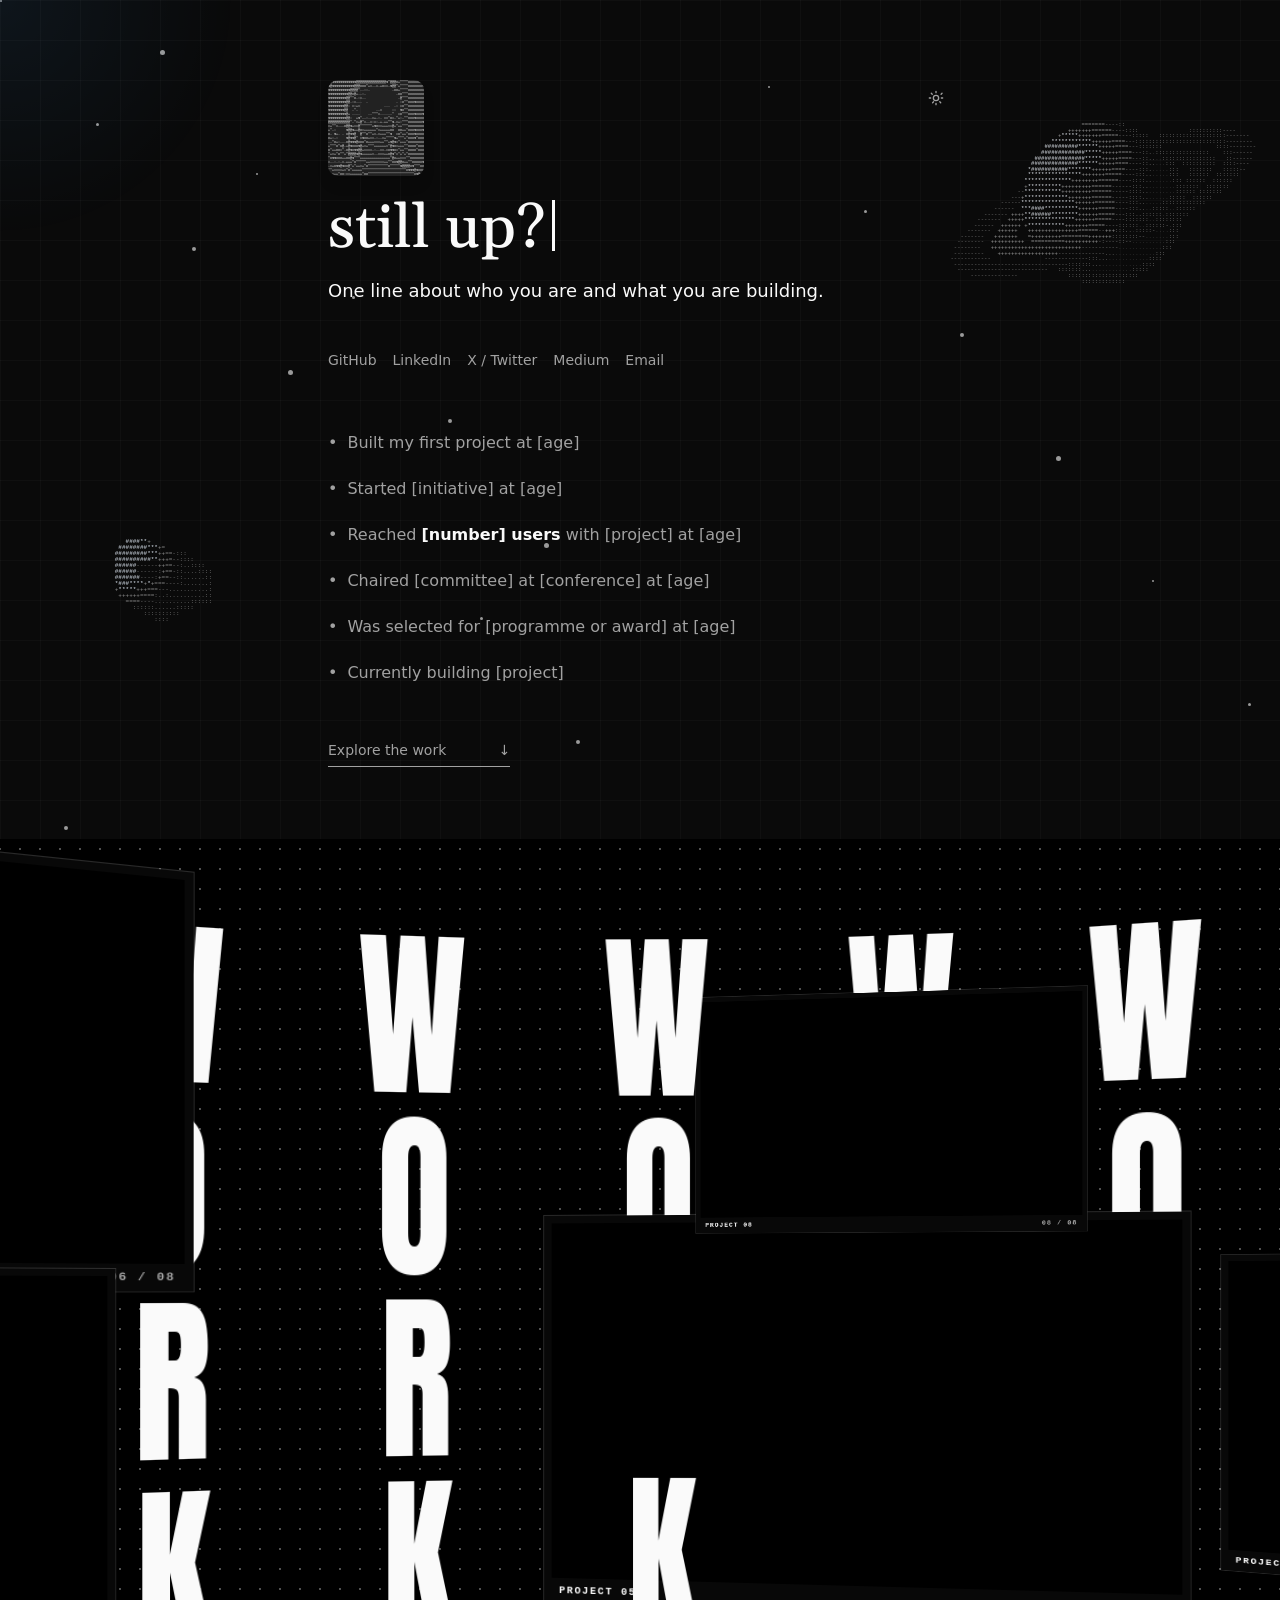
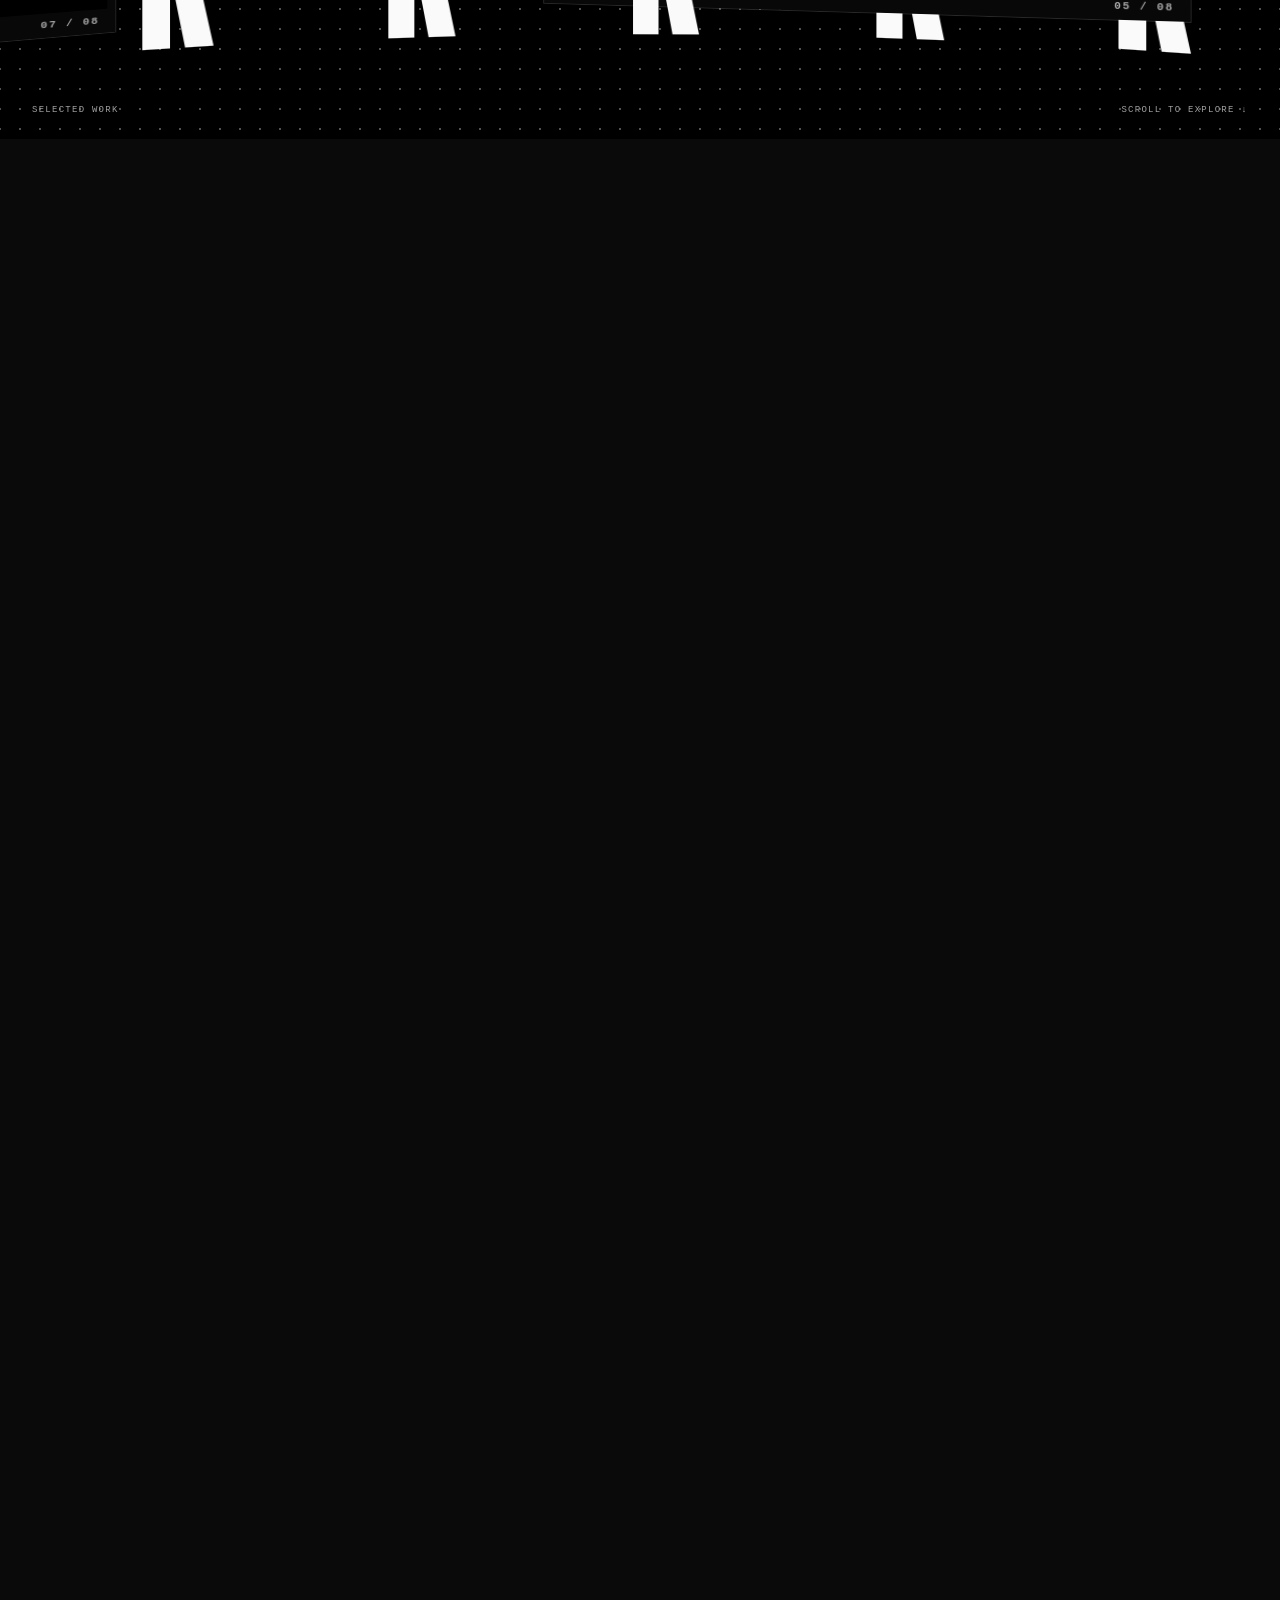
==== foundation/index.html @ 579022a0 "Refine ASCII portrait and hide mobile planet" ====
<!doctype html>
<html lang="en" data-theme="dark">
<head><script>if(location.pathname.endsWith("/foundation/index.html")){var base=document.createElement("base");base.href="../";document.head.appendChild(base)}</script><meta charset="utf-8"><meta name="viewport" content="width=device-width,initial-scale=1"><meta name="theme-color" content="#0a0a0a"><title>Vivaan Surti</title><meta name="description" content="Vivaan Surti's personal website."><meta name="author" content="Vivaan Surti"><meta property="og:title" content="Vivaan Surti"><meta property="og:description" content="Vivaan Surti's personal website."><meta property="og:type" content="website"><script type="application/ld+json">{"@context":"https://schema.org","@type":"Person","name":"Vivaan Surti"}</script>
<script>(function(){var r=document.documentElement;try{var t=localStorage.getItem('portfolio-theme');if(t)r.dataset.theme=t}catch(e){}if(!matchMedia('(prefers-reduced-motion: reduce)').matches){r.classList.add('motion-intro');setTimeout(function(){r.classList.remove('motion-intro')},3000)}})()</script><script>try{if(sessionStorage.getItem('lights-out'))document.documentElement.classList.add('lights-out-pending')}catch(e){}</script><link rel="stylesheet" href="./foundation/style.css?v=bg-4"><link rel="stylesheet" href="./foundation/work.css?v=gap-2"><link rel="stylesheet" href="./foundation/motion.css?v=stars-1"><link rel="stylesheet" href="./foundation/sections.css?v=outline-1"></head>
<body><div class="background glow" aria-hidden="true"></div>
<div class="background particles" aria-hidden="true"></div>
<div class="background grid" aria-hidden="true"><svg><defs><pattern id="grid" width="40" height="40" patternUnits="userSpaceOnUse"><path d="M 40 0 L 0 0 0 40" fill="none" opacity="0.6" stroke="var(--secondary-foreground)" stroke-width="0.5"/></pattern></defs><rect width="100%" height="100%" fill="url(#grid)"/></svg></div>
<div class="background light-overlay" aria-hidden="true"></div>

<main>
<section id="home" class="intro">
 <div class="intro-top">
  <figure class="avatar" aria-hidden="true"><pre class="ascii-dark">%@%%%%%%%%%%%%@@@@@@@@@@@@@@@%*@@@#+****######%@
%@%%%%%%%%%%%@@@###*+=--=-+#==-%@@*+****#######%
%%%%%%%%%%%@@@@*..::.           -##+****########
%%%%%%%%%%@@#@+.-:-               -##***########
%%%%%%%%%@@**#.:=..                -@***########
%%%%%%%%%@@.:=...  .              . :#**###%####
%%%%%%%%@@: =:+=            ...  .: =#**########
%%%%%%%%@@  -*-         .-=     ::  %#**########
%%%%%%%%%@+ ..-.    .-***=.....-*  =#***###%###%
%%%%%%%%%@@:  +%*--:..=+-:. ==*#=-*+:-**###%####
@@@@@@@@@@@*-*=+@*=--=:=:-+-++**%-=+:***#######%
=+**=---#@@%+==@******+%#==+++==@+*++***########
+*-:     %@@%++@#=++++++*=+++++##  ##++*###%###%
#- %+. . #@%%@  @**#**+=-=+++**%  =#*++*###%####
#+:-:    %@%%@* =%##+==-:--=+****%+***+*###%*###
--*#+:.-.#@%%%@###*#+++===++**+%@%=*+++*########
+***#*#@-+@%###%@+=+***++++++=*@%#=+++**####*###
#*++##=*.#@%#%%@@+====-:--==-=#%%#=*++**####*###
*+=+*#**+*@@@@%@%+++++=--===++#@%*=*+*+*########
*#%%###++##@%***+++++++++++++++*@#++===**#######
=-.:.:-=.+++*#*****++=======++**##%@@#++**#####%
-=+#%%@%##@*+*++=+*#**********#*****%@@@@#%***##
**+====+=*#*+++++**********************#%%%@%###
:-=++*##:==++++++*##***********************#%@%#</pre><pre class="ascii-light">. ............               .-   :=----::::::. 
. ...........   :::-=+**+*=:++*.  -=----:::::::.
...........    -%%##%@@@@@@@@@@@*::=----::::::::
..........  : =%*#*@@@@@@@@@@@@@@@*::---::::::::
.........  --:%#+%%@@@@@@@@@@@@@@@@* ---::::::::
.........  %#+%%%@@%@@@@@@@@@@@@@@%@#:--:::.::::
........  #@+#=+@@@@@@@@@@@@%%%@@%#@+:--::::::::
........  @@*-*@@@@@@@@@%*+@@@@@##@@.:--::::::::
......... =@%%*%@@@@%*---+%%%%%*-@@+:---:::.:::.
.........  #@@=.-**#%%+=*#%@++-:+*-=#*--:::.::::
           -*-+= -+**+#+#*=*==--.*+=#---:::::::.
+=--+***:  .=++ ------=.:++===++ =-==---::::::::
=-*#@@@@@.  .== :+======-+=====::@@::==-:::.:::.
:*@.=%@%@: .. @@ --:--=+*+===--.@@+:-==-:::.::::
:=#*#@@@@. .. -@+.::=++*#**+=----.=---=-:::.-:::
**-:=#%*%: ... :::-:===+++==--=. .+-===-::::::::
=---:-: *= .:::. =+=---======+- .:+===--::::-:::
:-==::+-%: .:..  =++++*#**++*+:..:+-==--::::-:::
-=+=-:--=-    . .=====+**+++==: .-+-=-=-::::::::
-:..:::==:: .---===============- :==+++--:::::::
+*%#%#*+%===-:-----==+++++++==--::.  :==--:::::.
*+=:.. .:: -=-==+=-:----------:-----.    :.---::
--=++++=+-:-=====----------------------:... .:::
#*+==-::#++======-::-----------------------:. .:</pre></figure>
  <button id="theme" aria-label="Switch to light mode"></button>
 </div>
 <h1><span class="sr-only">hi, viv here.</span><span class="typed-text" aria-hidden="true">hi, <span class="surname">viv</span> here.</span></h1>
 <p class="tagline">One line about who you are and what you are building.</p>
 <div class="socials" aria-label="Social links"><a href="https://github.com/" target="_blank" rel="me noopener">GitHub</a><a href="https://www.linkedin.com/in/" target="_blank" rel="me noopener">LinkedIn</a><a href="https://x.com/" target="_blank" rel="me noopener">X / Twitter</a><a href="https://medium.com/" target="_blank" rel="me noopener">Medium</a><a href="mailto:you@example.com">Email</a></div>
 <ul class="timeline" aria-label="Timeline">
  <li><span class="bullet" aria-hidden="true">•</span><span>Built my first project at [age]</span></li>
  <li><span class="bullet" aria-hidden="true">•</span><span>Started [initiative] at [age]</span></li>
  <li><span class="bullet" aria-hidden="true">•</span><span>Reached <strong>[number] users</strong> with [project] at [age]</span></li>
  <li><span class="bullet" aria-hidden="true">•</span><span>Chaired [committee] at [conference] at [age]</span></li>
  <li><span class="bullet" aria-hidden="true">•</span><span>Was selected for [programme or award] at [age]</span></li>
  <li><span class="bullet" aria-hidden="true">•</span><span>Currently building [project]</span></li>
 </ul>
 <a class="intro-link" href="#work">Explore the work <span aria-hidden="true">↓</span></a>
</section>
<section id="work" class="work-section" aria-labelledby="work-title"><div class="work-stage"><h2 id="work-title" class="work-label">Work</h2><div class="work-scene"></div>
<svg class="work-mask" aria-hidden="true" preserveAspectRatio="none"><path class="mask-line"/></svg>
<div class="work-meta"><span class="work-counter">Selected work</span><span>Scroll to explore ↓</span></div></div></section>
<section id="writing" class="section" aria-labelledby="writing-title">
 <div class="eyebrow" data-reveal>Writing &amp; research</div>
 <h2 id="writing-title" data-reveal>Writing</h2>
 <!-- Give a row an href once its page exists, e.g. <a class="post-row" href="writing/extended-essay/"> -->
 <ul class="post-list">
  <li data-reveal><a class="post-row"><span><span class="post-title">Research paper title</span><span class="post-sub">One-line summary of the question and the finding.</span></span><span class="post-meta">Extended Essay · 2027</span></a></li>
  <li data-reveal><a class="post-row"><span><span class="post-title">Investigation title</span><span class="post-sub">One-line summary of the question and the finding.</span></span><span class="post-meta">Internal Assessment · 2026</span></a></li>
  <li data-reveal><a class="post-row"><span><span class="post-title">Investigation title</span><span class="post-sub">One-line summary of the question and the finding.</span></span><span class="post-meta">Internal Assessment · 2026</span></a></li>
  <li data-reveal><a class="post-row"><span><span class="post-title">Essay title</span><span class="post-sub">One-line summary of the argument.</span></span><span class="post-meta">Essay · 2026</span></a></li>
 </ul>
</section>
</main>
<footer class="site-footer">
 <div class="eyebrow" data-reveal>Contact</div>
 <h2 data-reveal>Get in touch.</h2>
 <p data-reveal>For collaborations, questions, or opportunities, please write to</p>
 <a class="footer-email" href="mailto:you@example.com" data-reveal>you@example.com</a>
 <div class="footer-bottom"><span>© 2026 Vivaan Surti</span><a href="#home">Back to the top ↑</a></div>
</footer><script src="./foundation/ambient.js?v=stars-4"></script><script src="./foundation/projects.js?v=pj-1"></script><script src="./foundation/work.js?v=gap-2"></script><script src="./foundation/planet.js?v=outline-1"></script><script src="./foundation/greetings.js?v=greet-4"></script><script src="./foundation/motion.js?v=greet-7"></script><script src="./foundation/eggs.js?v=torch-1"></script><script src="./foundation/avatar.js"></script></body></html>
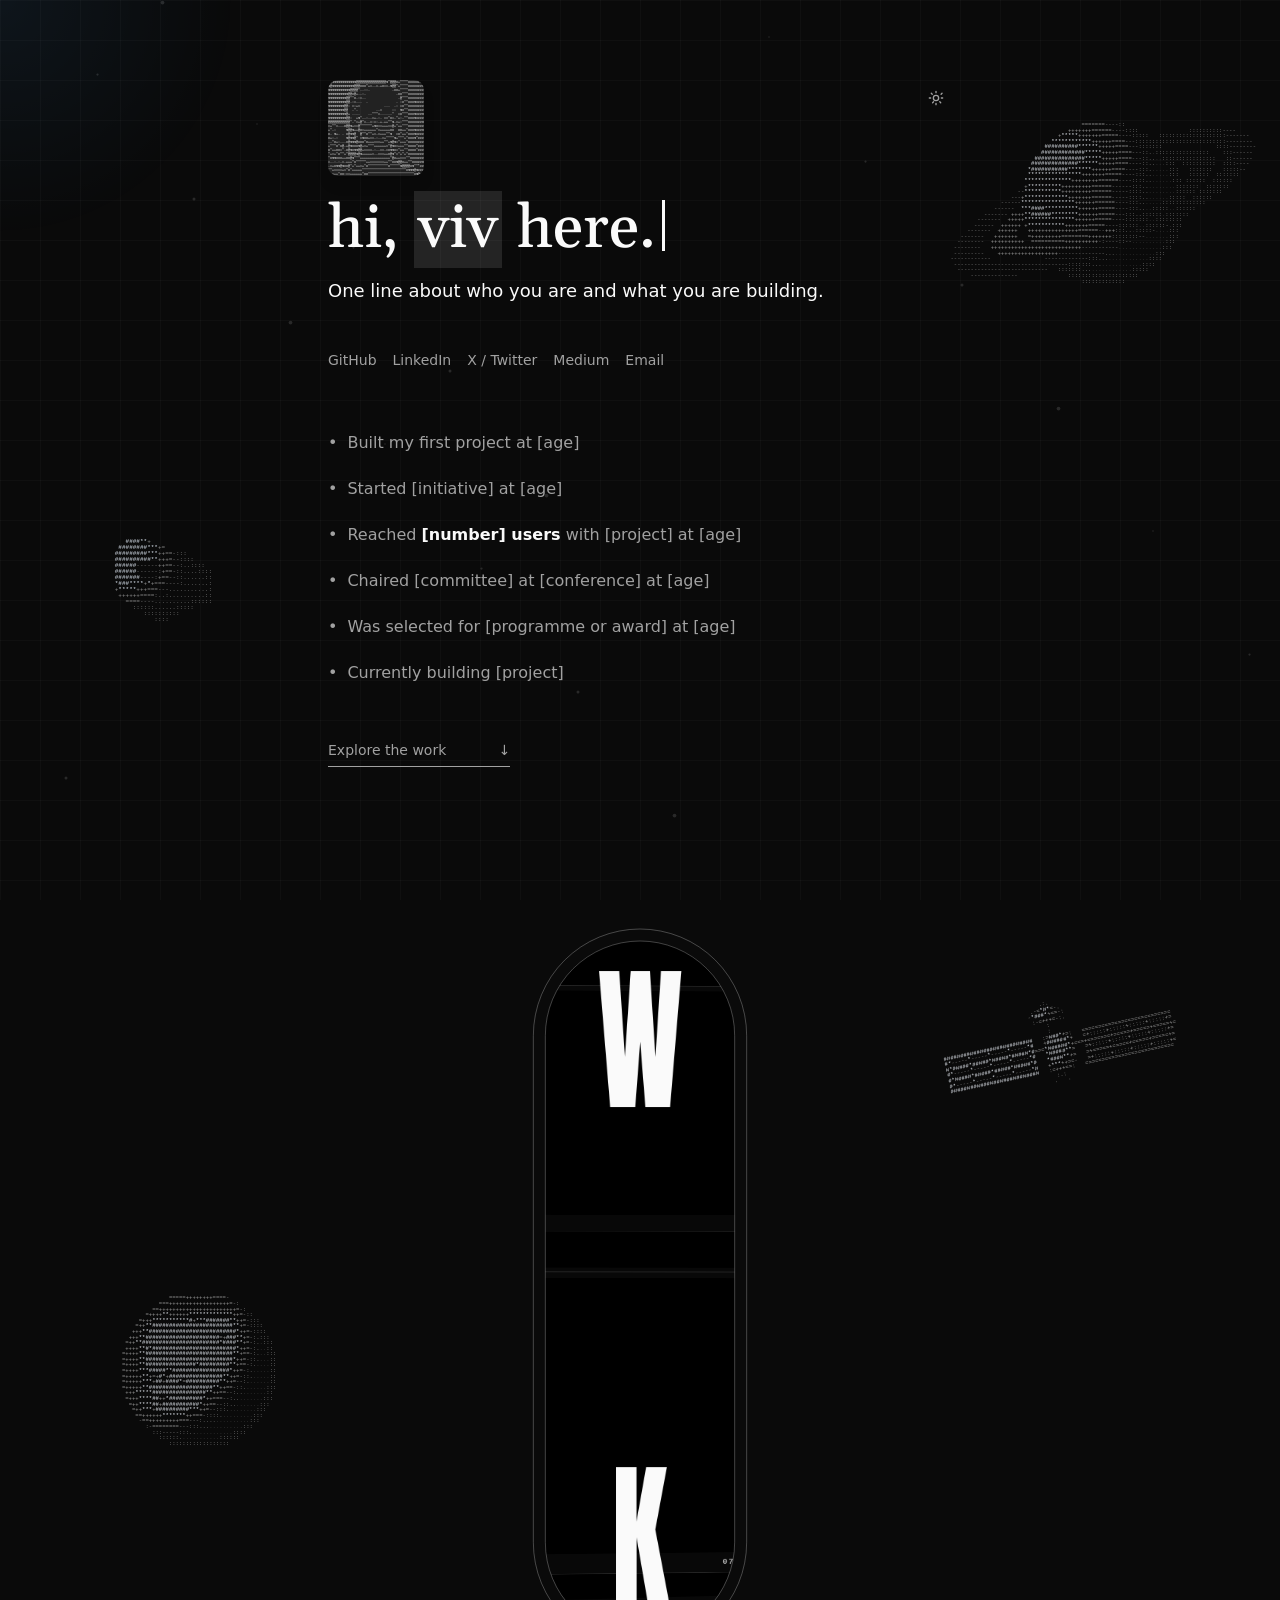
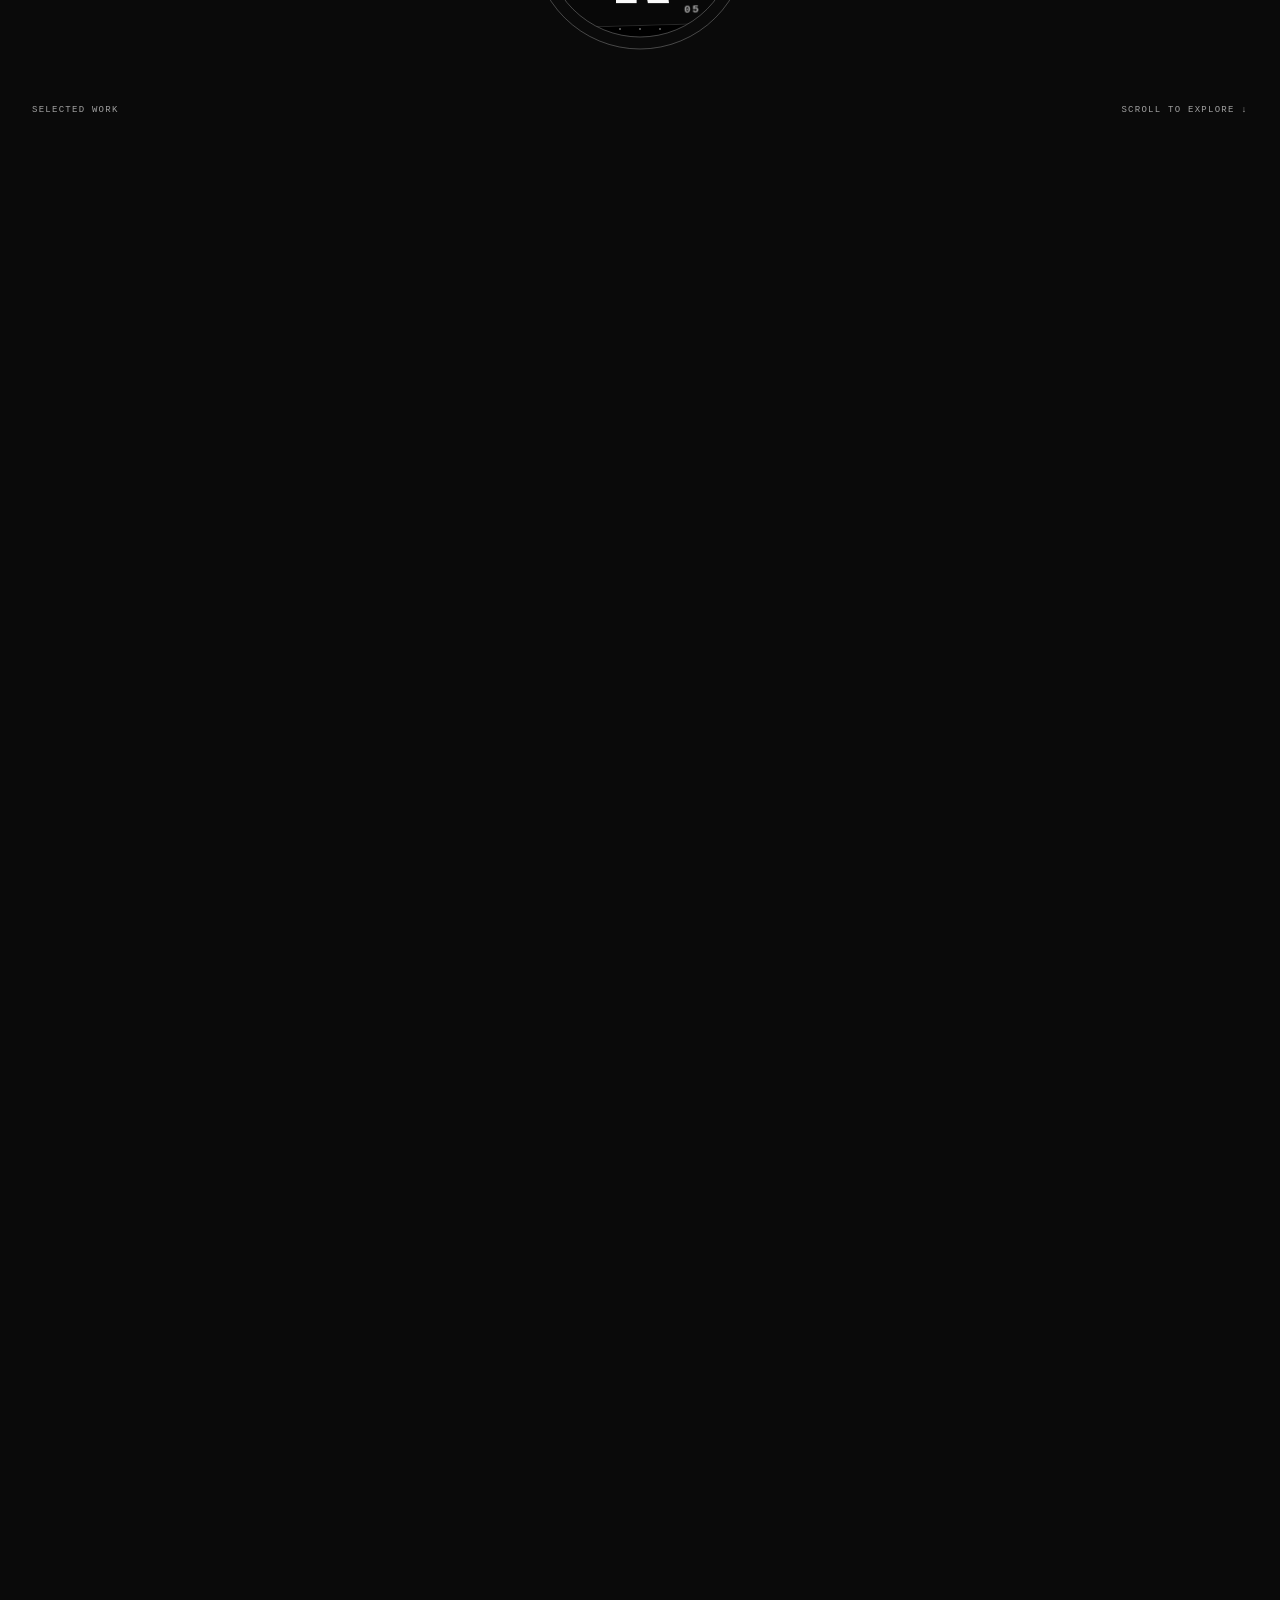
==== commit a9200c4e: "Smooth decoration entrances and improve lite mode" ====
--- a/foundation/index.html
+++ b/foundation/index.html
@@ -1,6 +1,6 @@
 <!doctype html>
 <html lang="en" data-theme="dark">
-<head><script>if(location.pathname.endsWith("/foundation/index.html")){var base=document.createElement("base");base.href="../";document.head.appendChild(base)}</script><meta charset="utf-8"><meta name="viewport" content="width=device-width,initial-scale=1"><meta name="theme-color" content="#0a0a0a"><title>Vivaan Surti</title><meta name="description" content="Vivaan Surti's personal website."><meta name="author" content="Vivaan Surti"><meta property="og:title" content="Vivaan Surti"><meta property="og:description" content="Vivaan Surti's personal website."><meta property="og:type" content="website"><script type="application/ld+json">{"@context":"https://schema.org","@type":"Person","name":"Vivaan Surti"}</script>
+<head><script>if(performance.getEntriesByType('navigation')[0]?.type==='reload'){history.scrollRestoration='manual';history.replaceState(null,'',location.pathname+location.search);addEventListener('pageshow',()=>scrollTo({top:0,left:0,behavior:'instant'}),{once:true})}</script><script>if(location.pathname.endsWith("/foundation/index.html")){var base=document.createElement("base");base.href="../";document.head.appendChild(base)}</script><meta charset="utf-8"><meta name="viewport" content="width=device-width,initial-scale=1"><meta name="theme-color" content="#0a0a0a"><title>Vivaan Surti</title><meta name="description" content="Vivaan Surti's personal website."><meta name="author" content="Vivaan Surti"><meta property="og:title" content="Vivaan Surti"><meta property="og:description" content="Vivaan Surti's personal website."><meta property="og:type" content="website"><script type="application/ld+json">{"@context":"https://schema.org","@type":"Person","name":"Vivaan Surti"}</script>
 <script>(function(){var r=document.documentElement;try{var t=localStorage.getItem('portfolio-theme');if(t)r.dataset.theme=t}catch(e){}if(!matchMedia('(prefers-reduced-motion: reduce)').matches){r.classList.add('motion-intro');setTimeout(function(){r.classList.remove('motion-intro')},3000)}})()</script><script>try{if(sessionStorage.getItem('lights-out'))document.documentElement.classList.add('lights-out-pending')}catch(e){}</script><link rel="stylesheet" href="./foundation/style.css?v=bg-4"><link rel="stylesheet" href="./foundation/work.css?v=gap-2"><link rel="stylesheet" href="./foundation/motion.css?v=stars-1"><link rel="stylesheet" href="./foundation/sections.css?v=outline-1"></head>
 <body><div class="background glow" aria-hidden="true"></div>
 <div class="background particles" aria-hidden="true"></div>
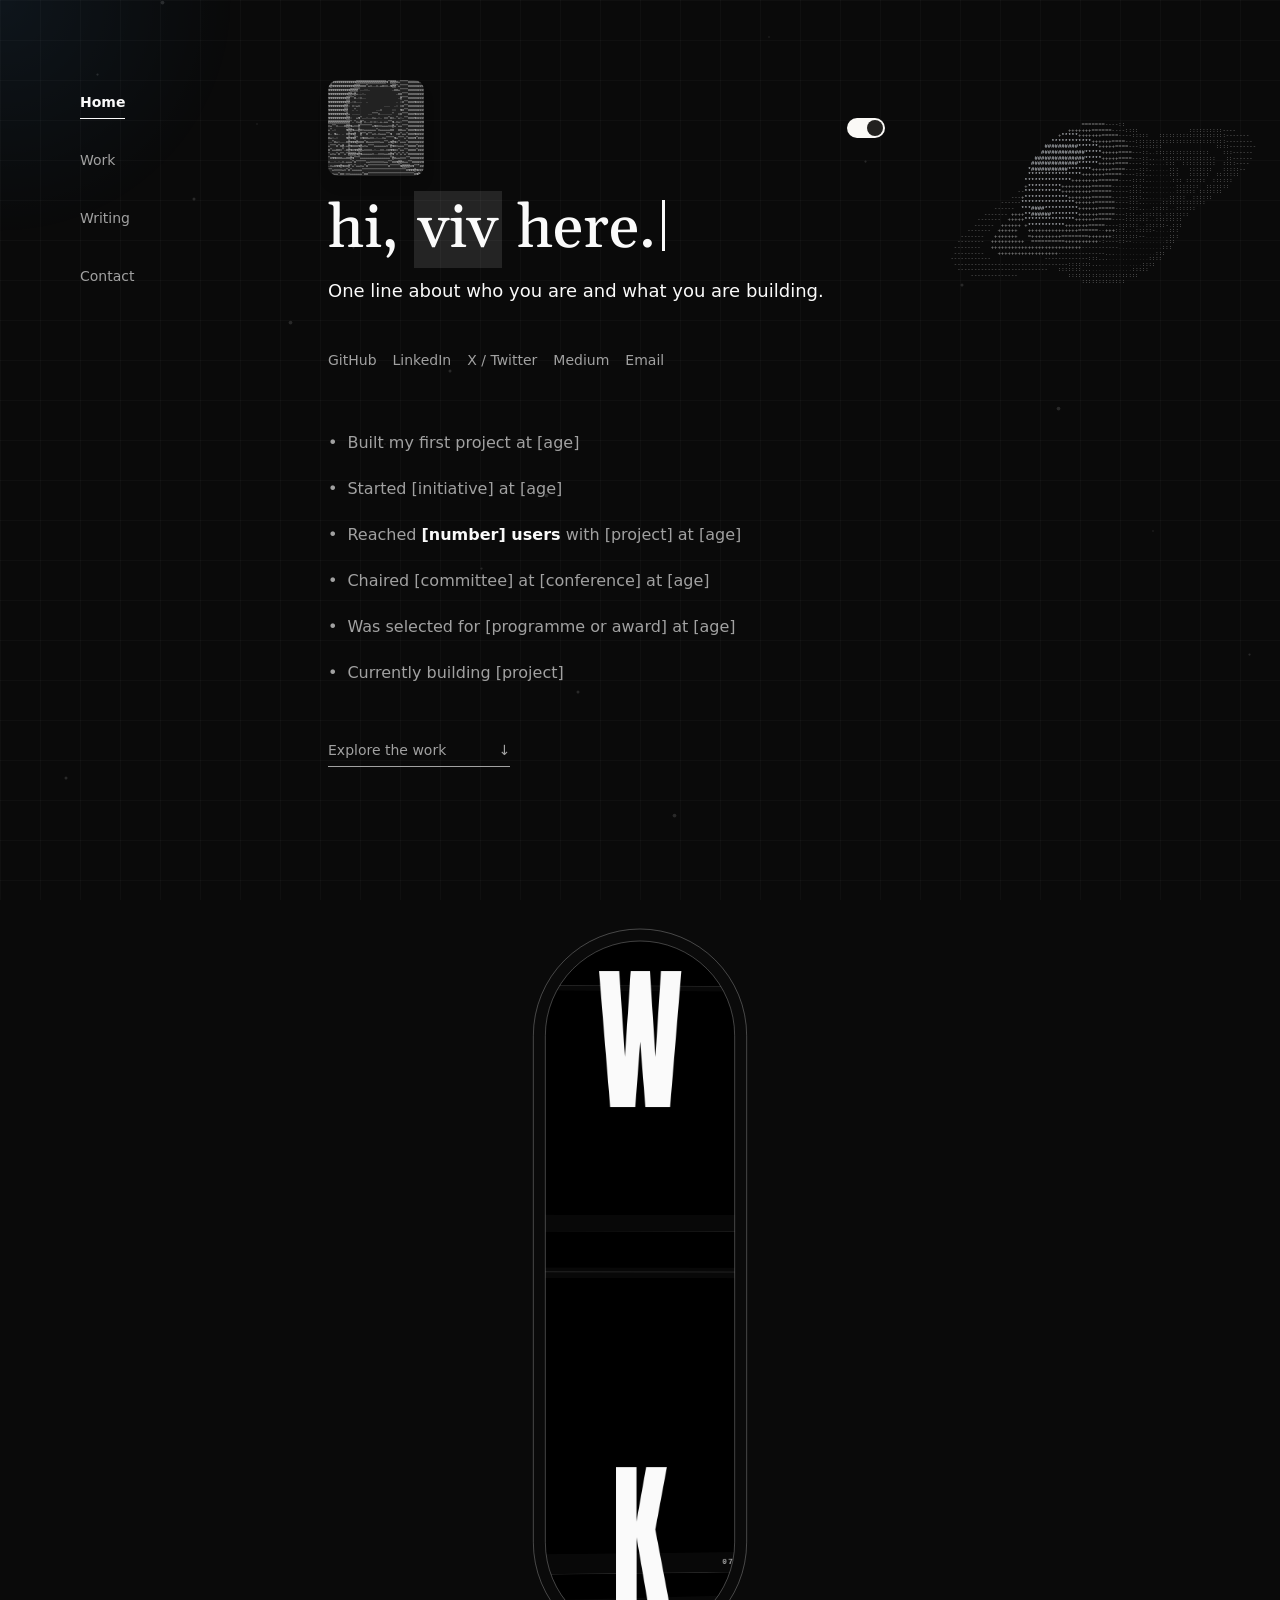
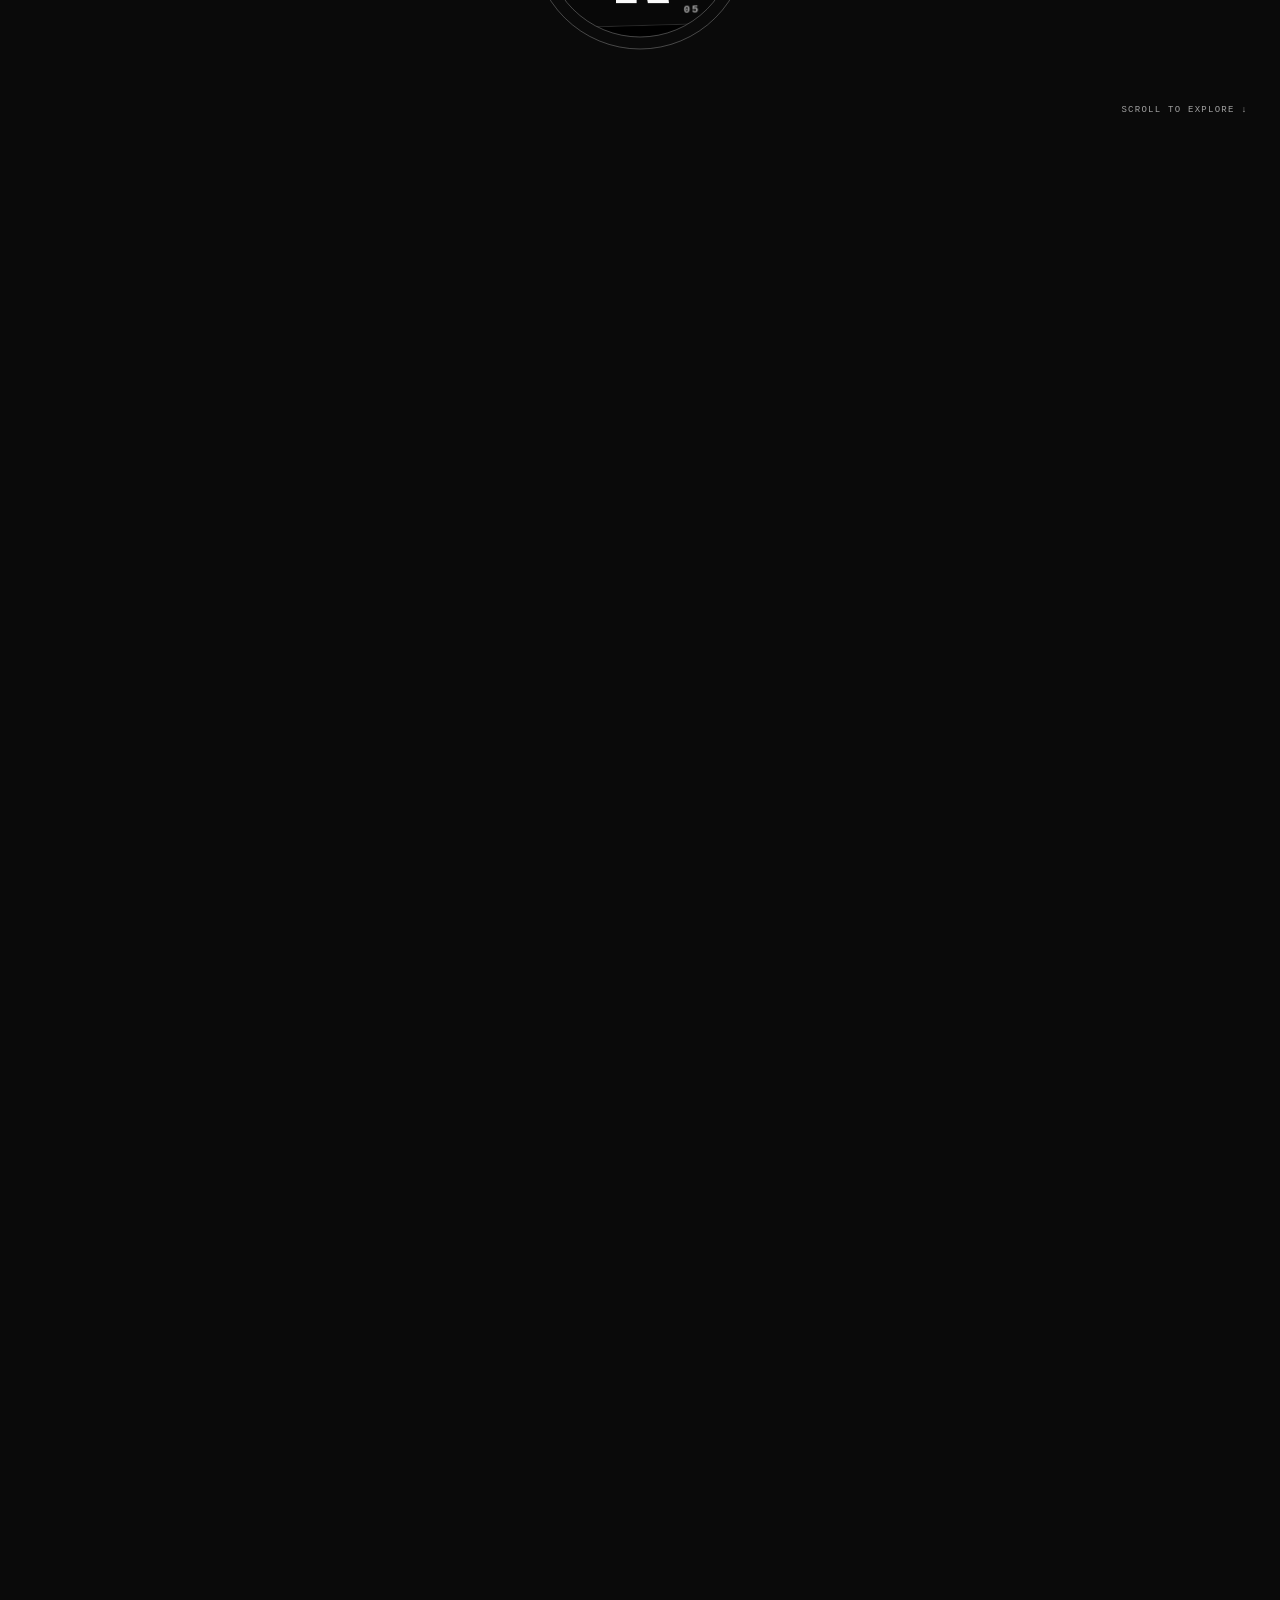
==== commit 2026610e: "Add responsive navigation with synchronized Work transitions" ====
--- a/foundation/index.html
+++ b/foundation/index.html
@@ -7,6 +7,15 @@
 <div class="background grid" aria-hidden="true"><svg><defs><pattern id="grid" width="40" height="40" patternUnits="userSpaceOnUse"><path d="M 40 0 L 0 0 0 40" fill="none" opacity="0.6" stroke="var(--secondary-foreground)" stroke-width="0.5"/></pattern></defs><rect width="100%" height="100%" fill="url(#grid)"/></svg></div>
 <div class="background light-overlay" aria-hidden="true"></div>
 
+<nav class="page-nav" aria-label="Main navigation">
+ <button class="nav-toggle" aria-label="Open navigation" aria-expanded="false" aria-controls="navigation-links"><svg viewBox="0 0 24 24" aria-hidden="true"><path d="M4 6h16M4 12h16M4 18h16"/></svg></button>
+ <div class="nav-links-panel" id="navigation-links">
+ <a href="#home" aria-current="location">Home</a>
+ <a href="#work">Work</a>
+ <a href="#writing">Writing</a>
+ <a href="#contact">Contact</a>
+ </div>
+</nav>
 <main>
 <section id="home" class="intro">
  <div class="intro-top">
@@ -74,7 +83,7 @@
 </section>
 <section id="work" class="work-section" aria-labelledby="work-title"><div class="work-stage"><h2 id="work-title" class="work-label">Work</h2><div class="work-scene"></div>
 <svg class="work-mask" aria-hidden="true" preserveAspectRatio="none"><path class="mask-line"/></svg>
-<div class="work-meta"><span class="work-counter">Selected work</span><span>Scroll to explore ↓</span></div></div></section>
+<div class="work-meta"><span class="work-counter"></span><span>Scroll to explore ↓</span></div></div></section>
 <section id="writing" class="section" aria-labelledby="writing-title">
  <div class="eyebrow" data-reveal>Writing &amp; research</div>
  <h2 id="writing-title" data-reveal>Writing</h2>
@@ -87,10 +96,10 @@
  </ul>
 </section>
 </main>
-<footer class="site-footer">
+<footer id="contact" class="site-footer">
  <div class="eyebrow" data-reveal>Contact</div>
  <h2 data-reveal>Get in touch.</h2>
  <p data-reveal>For collaborations, questions, or opportunities, please write to</p>
  <a class="footer-email" href="mailto:you@example.com" data-reveal>you@example.com</a>
  <div class="footer-bottom"><span>© 2026 Vivaan Surti</span><a href="#home">Back to the top ↑</a></div>
-</footer><script src="./foundation/ambient.js?v=stars-4"></script><script src="./foundation/projects.js?v=pj-1"></script><script src="./foundation/work.js?v=gap-2"></script><script src="./foundation/planet.js?v=outline-1"></script><script src="./foundation/greetings.js?v=greet-4"></script><script src="./foundation/motion.js?v=greet-7"></script><script src="./foundation/eggs.js?v=torch-1"></script><script src="./foundation/avatar.js"></script></body></html>+</footer><script src="./foundation/ambient.js?v=stars-4"></script><script src="./foundation/projects.js?v=pj-1"></script><script src="./foundation/work.js?v=gap-2"></script><script src="./foundation/planet.js?v=outline-1"></script><script src="./foundation/greetings.js?v=greet-4"></script><script src="./foundation/motion.js?v=greet-7"></script><script src="./foundation/eggs.js?v=torch-1"></script><script src="./foundation/avatar.js"></script><script src="./foundation/navigation.js"></script></body></html>
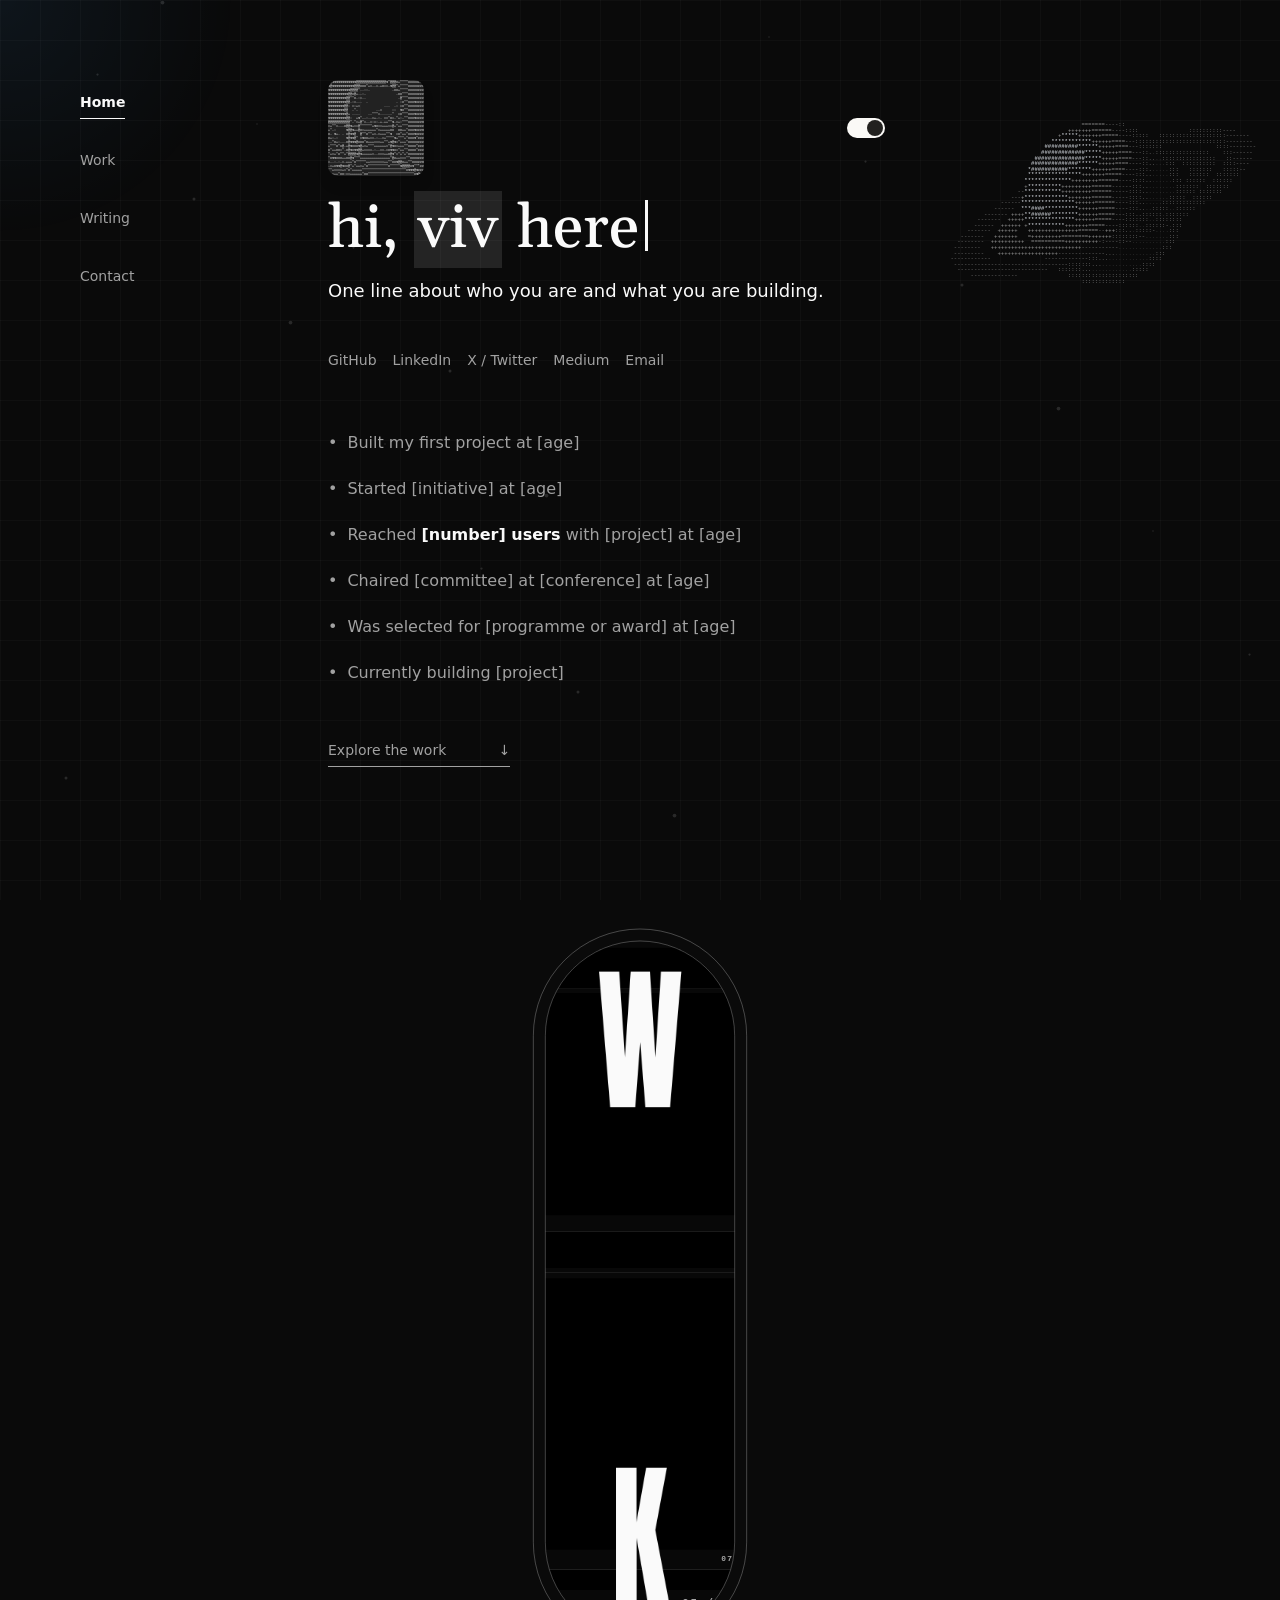
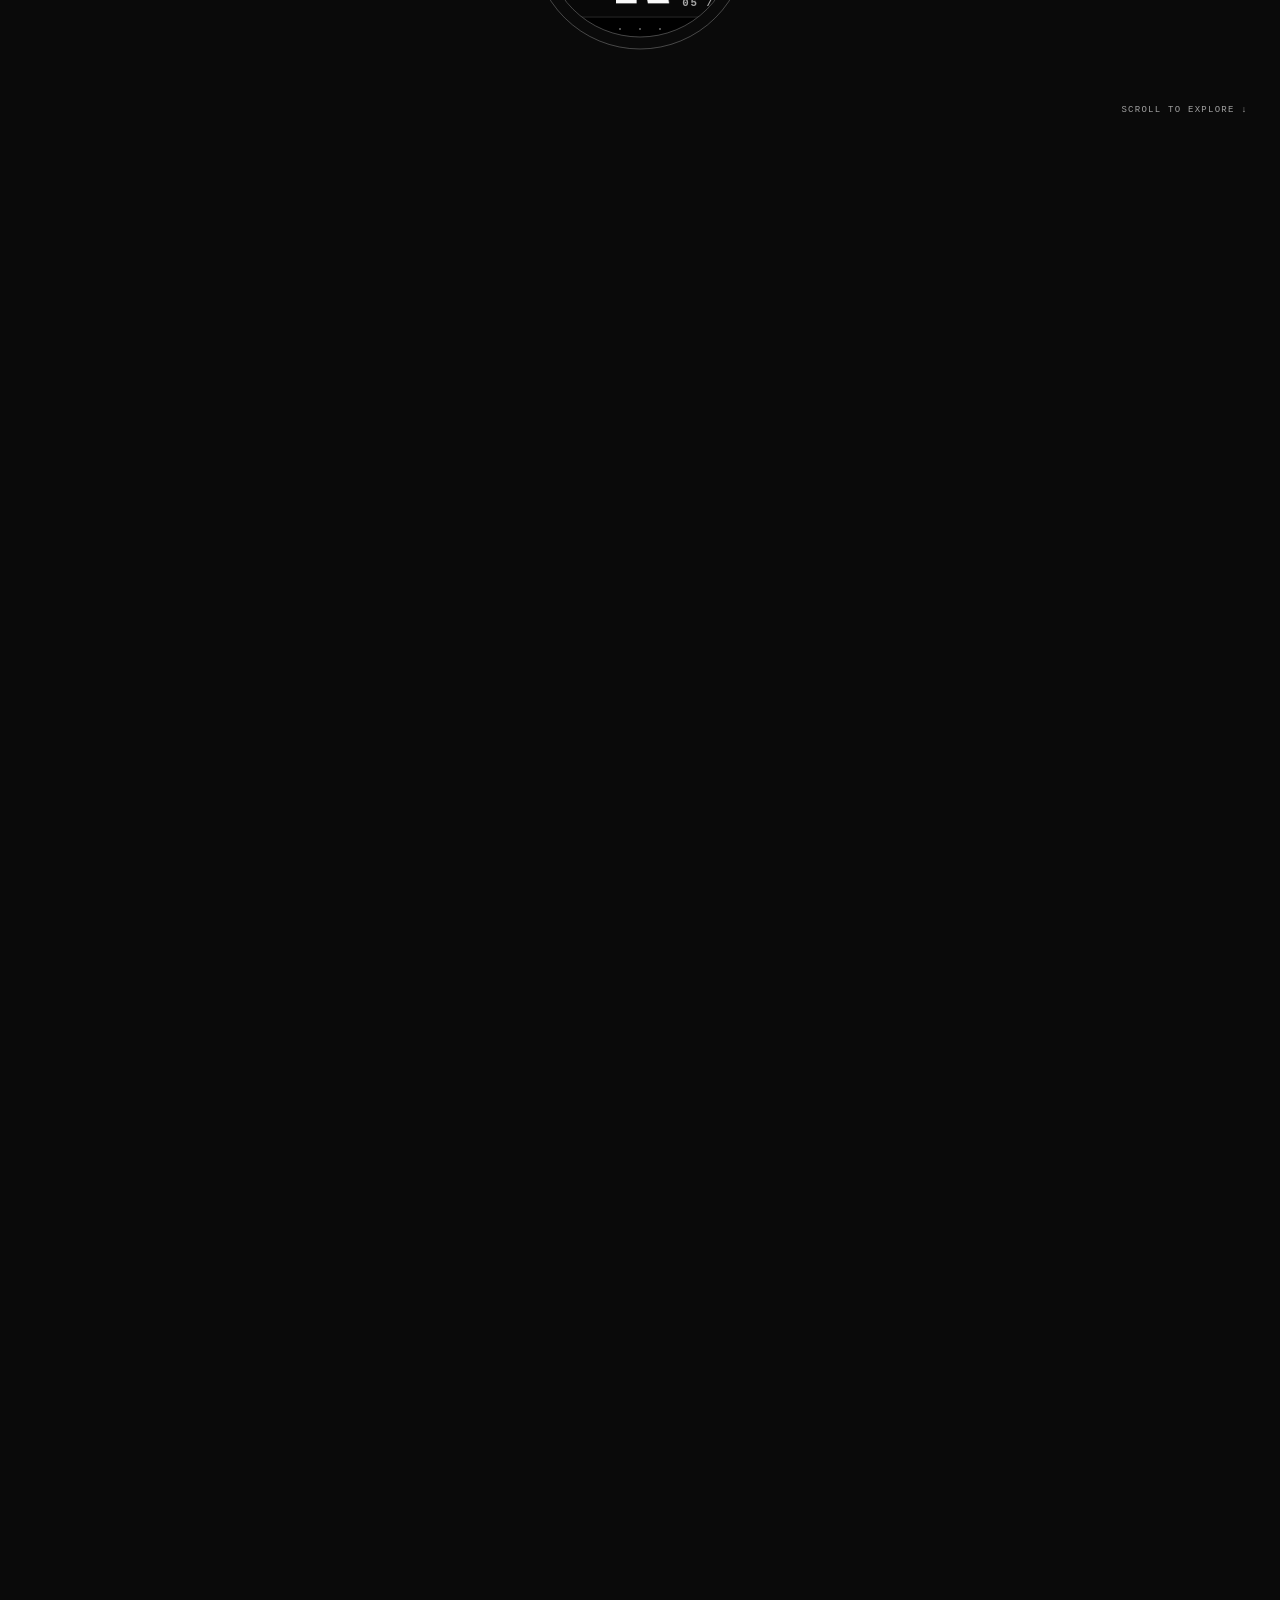
==== commit fb886734: "Restore original desktop navbar and ASCII portrait" ====
--- a/foundation/index.html
+++ b/foundation/index.html
@@ -8,7 +8,6 @@
 <div class="background light-overlay" aria-hidden="true"></div>
 
 <nav class="page-nav" aria-label="Main navigation">
- <button class="nav-toggle" aria-label="Open navigation" aria-expanded="false" aria-controls="navigation-links"><svg viewBox="0 0 24 24" aria-hidden="true"><path d="M4 6h16M4 12h16M4 18h16"/></svg></button>
  <div class="nav-links-panel" id="navigation-links">
  <a href="#home" aria-current="location">Home</a>
  <a href="#work">Work</a>
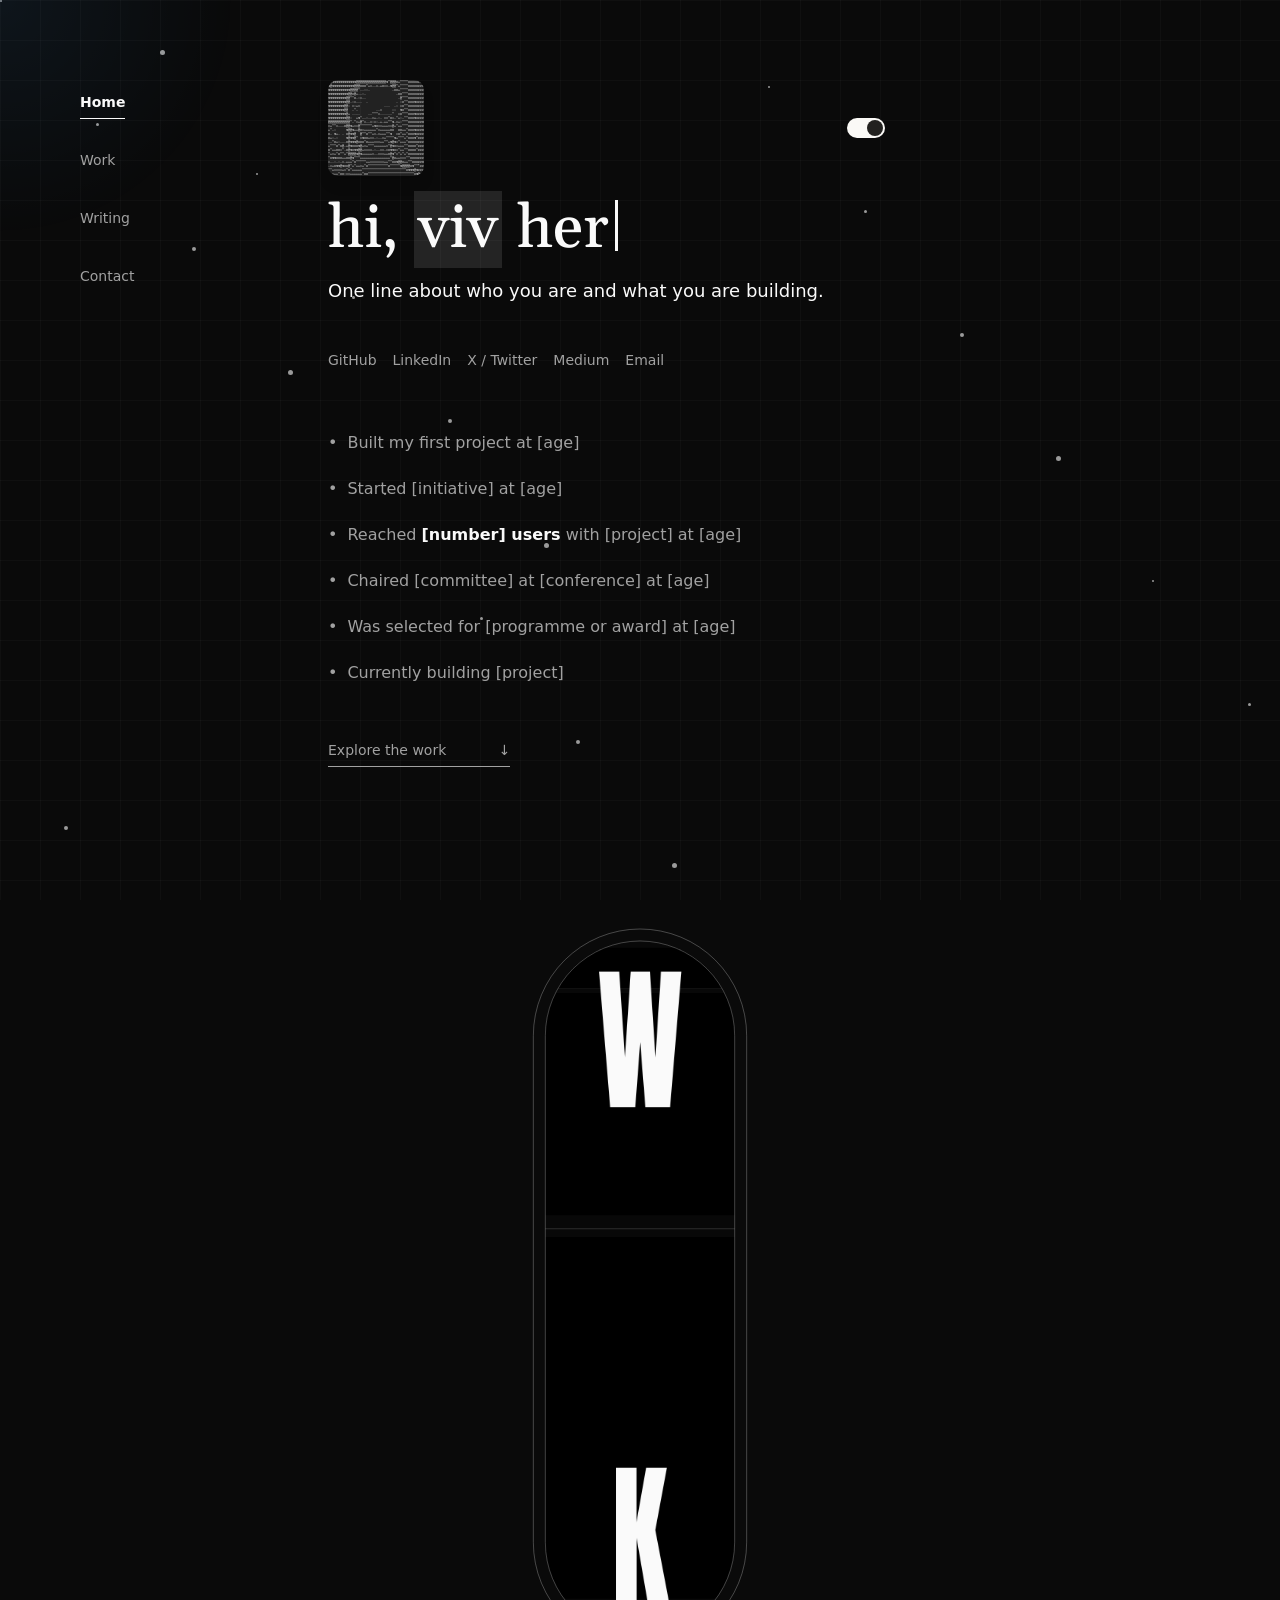
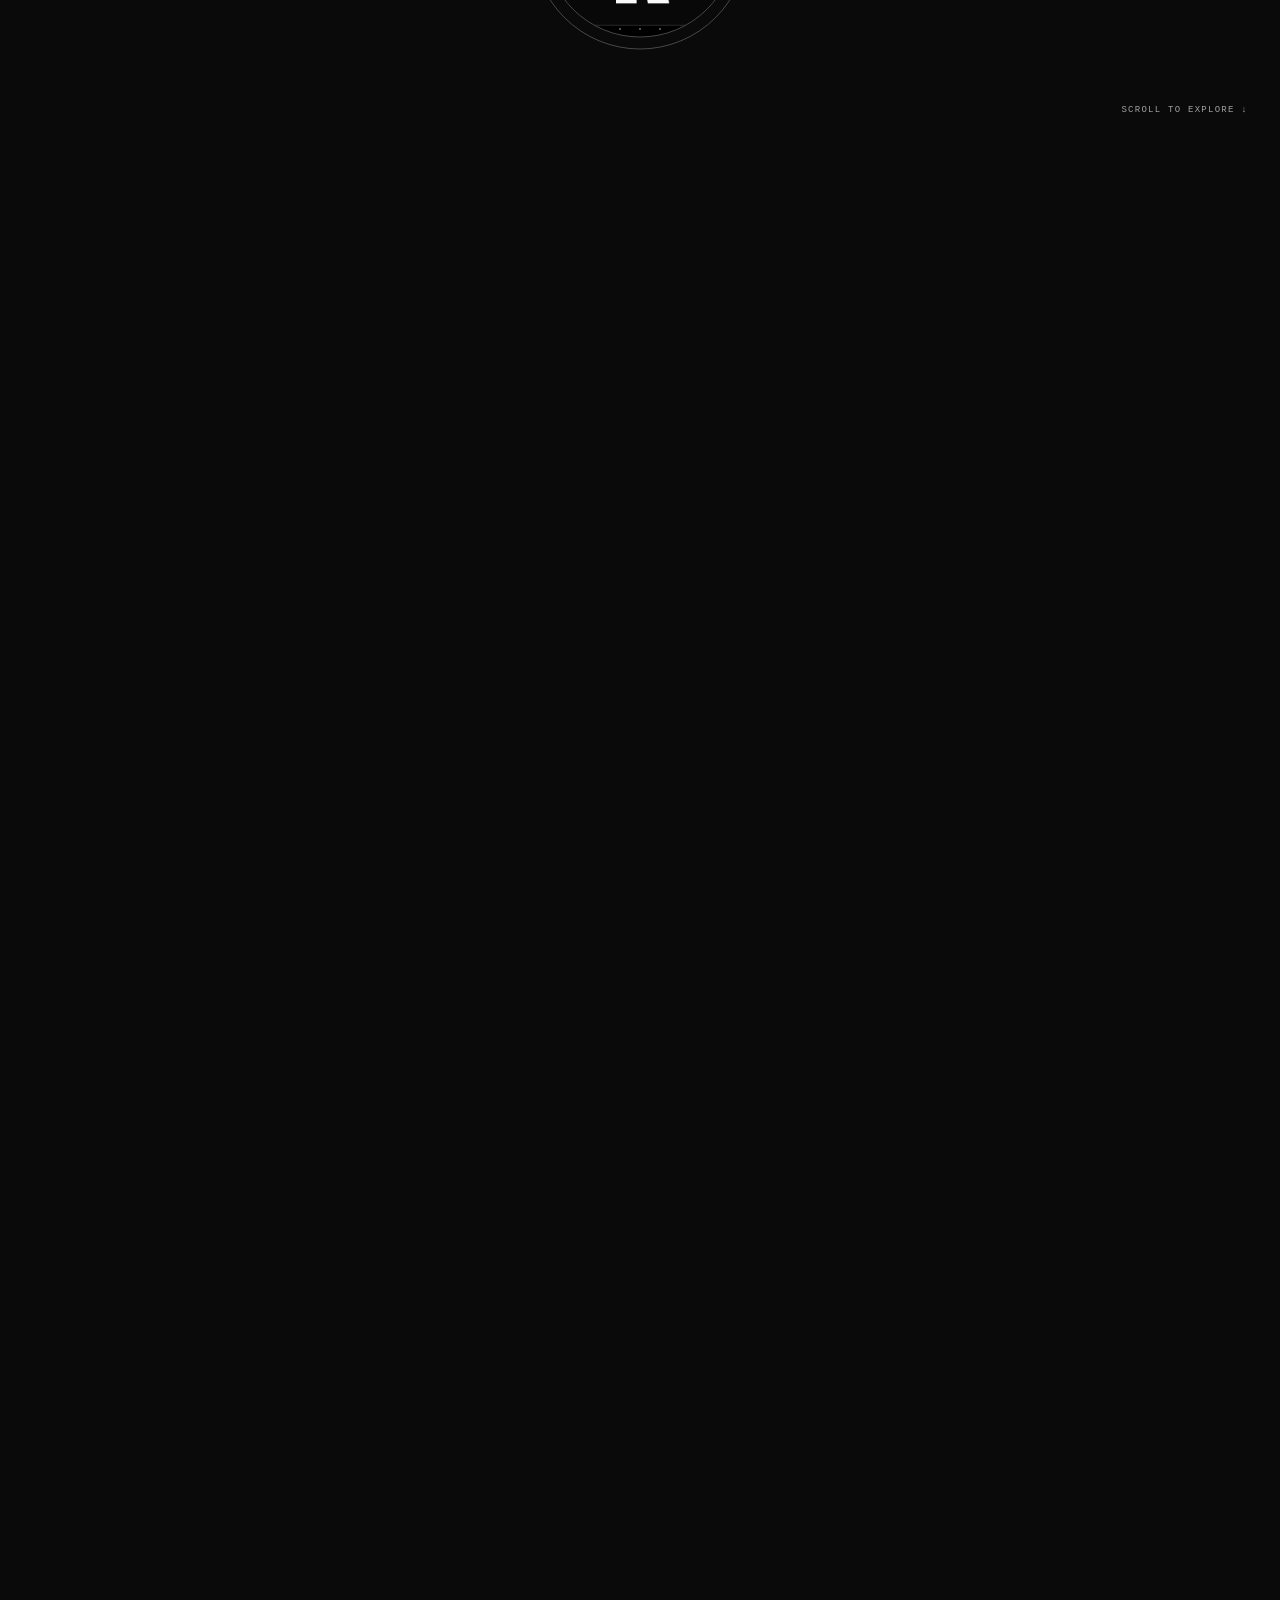
==== commit c9401d6c: "Update portfolio projects and restore star effects" ====
--- a/foundation/index.html
+++ b/foundation/index.html
@@ -1,7 +1,7 @@
 <!doctype html>
 <html lang="en" data-theme="dark">
 <head><script>if(performance.getEntriesByType('navigation')[0]?.type==='reload'){history.scrollRestoration='manual';history.replaceState(null,'',location.pathname+location.search);addEventListener('pageshow',()=>scrollTo({top:0,left:0,behavior:'instant'}),{once:true})}</script><script>if(location.pathname.endsWith("/foundation/index.html")){var base=document.createElement("base");base.href="../";document.head.appendChild(base)}</script><meta charset="utf-8"><meta name="viewport" content="width=device-width,initial-scale=1"><meta name="theme-color" content="#0a0a0a"><title>Vivaan Surti</title><meta name="description" content="Vivaan Surti's personal website."><meta name="author" content="Vivaan Surti"><meta property="og:title" content="Vivaan Surti"><meta property="og:description" content="Vivaan Surti's personal website."><meta property="og:type" content="website"><script type="application/ld+json">{"@context":"https://schema.org","@type":"Person","name":"Vivaan Surti"}</script>
-<script>(function(){var r=document.documentElement;try{var t=localStorage.getItem('portfolio-theme');if(t)r.dataset.theme=t}catch(e){}if(!matchMedia('(prefers-reduced-motion: reduce)').matches){r.classList.add('motion-intro');setTimeout(function(){r.classList.remove('motion-intro')},3000)}})()</script><script>try{if(sessionStorage.getItem('lights-out'))document.documentElement.classList.add('lights-out-pending')}catch(e){}</script><link rel="stylesheet" href="./foundation/style.css?v=bg-4"><link rel="stylesheet" href="./foundation/work.css?v=gap-2"><link rel="stylesheet" href="./foundation/motion.css?v=stars-1"><link rel="stylesheet" href="./foundation/sections.css?v=outline-1"></head>
+<script>(function(){var r=document.documentElement;try{var t=localStorage.getItem('portfolio-theme');if(t)r.dataset.theme=t}catch(e){}if(!matchMedia('(prefers-reduced-motion: reduce)').matches){r.classList.add('motion-intro');setTimeout(function(){r.classList.remove('motion-intro')},3000)}})()</script><script>try{if(sessionStorage.getItem('lights-out'))document.documentElement.classList.add('lights-out-pending')}catch(e){}</script><link rel="stylesheet" href="./foundation/style.css?v=bg-4"><link rel="stylesheet" href="./foundation/work.css?v=gap-2"><link rel="stylesheet" href="./foundation/motion.css?v=stars-2"><link rel="stylesheet" href="./foundation/sections.css?v=outline-1"></head>
 <body><div class="background glow" aria-hidden="true"></div>
 <div class="background particles" aria-hidden="true"></div>
 <div class="background grid" aria-hidden="true"><svg><defs><pattern id="grid" width="40" height="40" patternUnits="userSpaceOnUse"><path d="M 40 0 L 0 0 0 40" fill="none" opacity="0.6" stroke="var(--secondary-foreground)" stroke-width="0.5"/></pattern></defs><rect width="100%" height="100%" fill="url(#grid)"/></svg></div>
@@ -101,4 +101,4 @@
  <p data-reveal>For collaborations, questions, or opportunities, please write to</p>
  <a class="footer-email" href="mailto:you@example.com" data-reveal>you@example.com</a>
  <div class="footer-bottom"><span>© 2026 Vivaan Surti</span><a href="#home">Back to the top ↑</a></div>
-</footer><script src="./foundation/ambient.js?v=stars-4"></script><script src="./foundation/projects.js?v=pj-1"></script><script src="./foundation/work.js?v=gap-2"></script><script src="./foundation/planet.js?v=outline-1"></script><script src="./foundation/greetings.js?v=greet-4"></script><script src="./foundation/motion.js?v=greet-7"></script><script src="./foundation/eggs.js?v=torch-1"></script><script src="./foundation/avatar.js"></script><script src="./foundation/navigation.js"></script></body></html>+</footer><script src="./foundation/ambient.js?v=stars-5"></script><script src="./foundation/projects.js?v=pj-1"></script><script src="./foundation/work.js?v=gap-2"></script><script src="./foundation/greetings.js?v=greet-4"></script><script src="./foundation/motion.js?v=greet-7"></script><script src="./foundation/eggs.js?v=torch-1"></script><script src="./foundation/avatar.js"></script><script src="./foundation/navigation.js"></script></body></html>
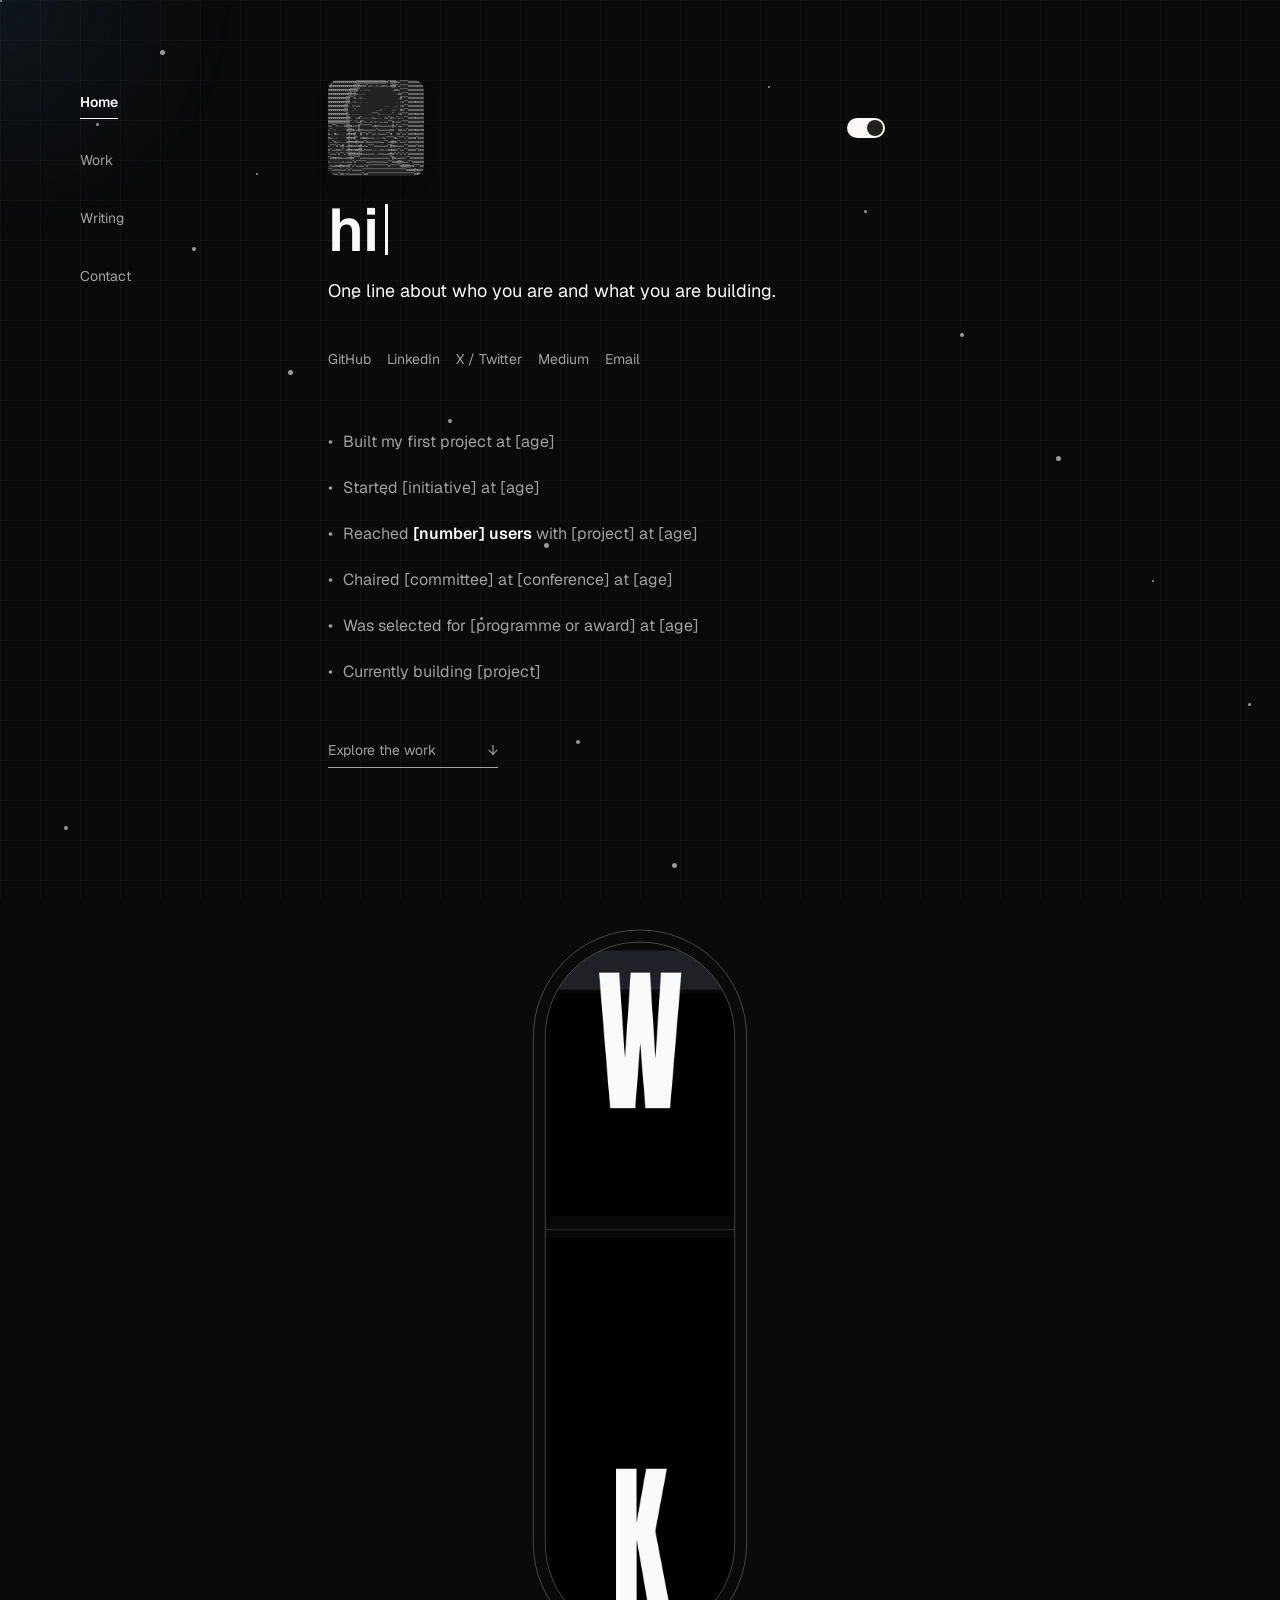
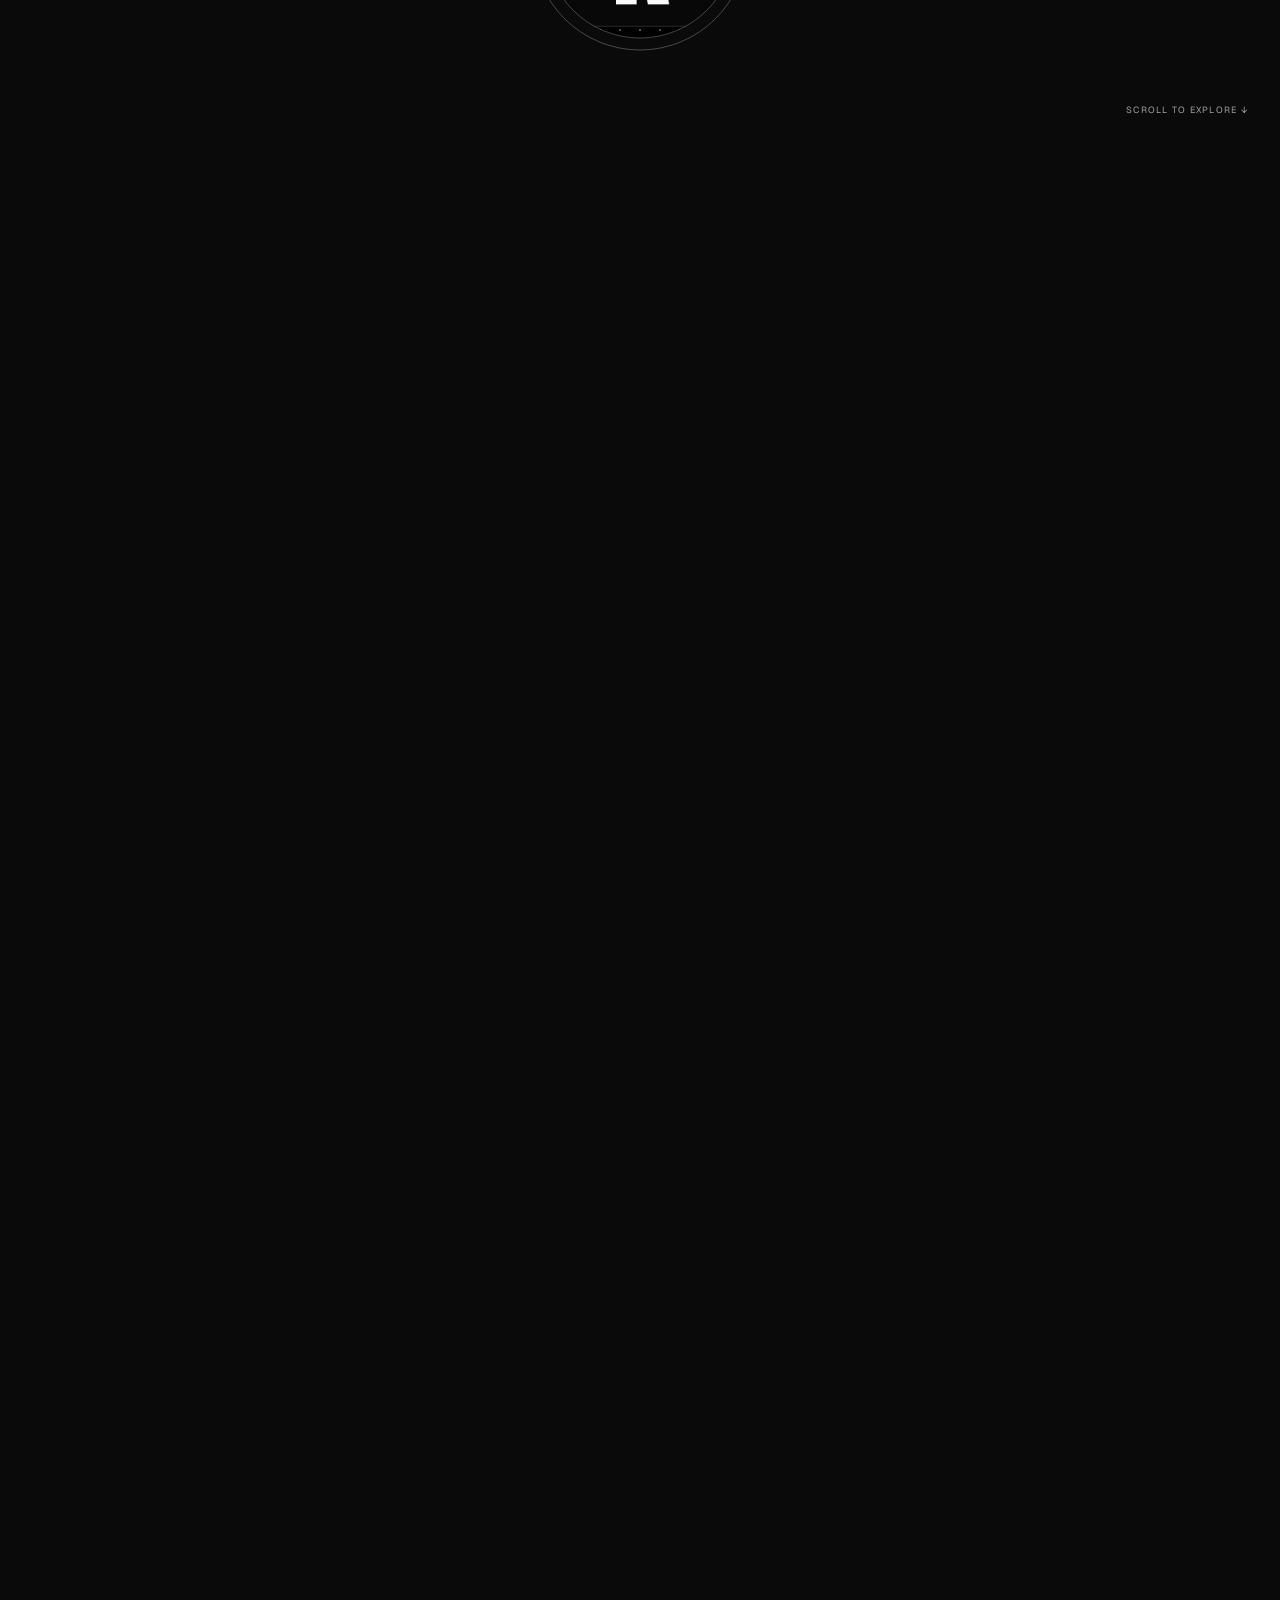
==== commit 57d44324: "Unify portfolio typography and add project artwork" ====
--- a/foundation/index.html
+++ b/foundation/index.html
@@ -1,7 +1,7 @@
 <!doctype html>
 <html lang="en" data-theme="dark">
 <head><script>if(performance.getEntriesByType('navigation')[0]?.type==='reload'){history.scrollRestoration='manual';history.replaceState(null,'',location.pathname+location.search);addEventListener('pageshow',()=>scrollTo({top:0,left:0,behavior:'instant'}),{once:true})}</script><script>if(location.pathname.endsWith("/foundation/index.html")){var base=document.createElement("base");base.href="../";document.head.appendChild(base)}</script><meta charset="utf-8"><meta name="viewport" content="width=device-width,initial-scale=1"><meta name="theme-color" content="#0a0a0a"><title>Vivaan Surti</title><meta name="description" content="Vivaan Surti's personal website."><meta name="author" content="Vivaan Surti"><meta property="og:title" content="Vivaan Surti"><meta property="og:description" content="Vivaan Surti's personal website."><meta property="og:type" content="website"><script type="application/ld+json">{"@context":"https://schema.org","@type":"Person","name":"Vivaan Surti"}</script>
-<script>(function(){var r=document.documentElement;try{var t=localStorage.getItem('portfolio-theme');if(t)r.dataset.theme=t}catch(e){}if(!matchMedia('(prefers-reduced-motion: reduce)').matches){r.classList.add('motion-intro');setTimeout(function(){r.classList.remove('motion-intro')},3000)}})()</script><script>try{if(sessionStorage.getItem('lights-out'))document.documentElement.classList.add('lights-out-pending')}catch(e){}</script><link rel="stylesheet" href="./foundation/style.css?v=bg-4"><link rel="stylesheet" href="./foundation/work.css?v=gap-2"><link rel="stylesheet" href="./foundation/motion.css?v=stars-2"><link rel="stylesheet" href="./foundation/sections.css?v=outline-1"></head>
+<script>(function(){var r=document.documentElement;try{var t=localStorage.getItem('portfolio-theme');if(t)r.dataset.theme=t}catch(e){}if(!matchMedia('(prefers-reduced-motion: reduce)').matches){r.classList.add('motion-intro');setTimeout(function(){r.classList.remove('motion-intro')},3000)}})()</script><script>try{if(sessionStorage.getItem('lights-out'))document.documentElement.classList.add('lights-out-pending')}catch(e){}</script><link rel="stylesheet" href="./foundation/style.css?v=geist-1"><link rel="stylesheet" href="./foundation/work.css?v=geist-1"><link rel="stylesheet" href="./foundation/motion.css?v=geist-1"><link rel="stylesheet" href="./foundation/sections.css?v=geist-1"></head>
 <body><div class="background glow" aria-hidden="true"></div>
 <div class="background particles" aria-hidden="true"></div>
 <div class="background grid" aria-hidden="true"><svg><defs><pattern id="grid" width="40" height="40" patternUnits="userSpaceOnUse"><path d="M 40 0 L 0 0 0 40" fill="none" opacity="0.6" stroke="var(--secondary-foreground)" stroke-width="0.5"/></pattern></defs><rect width="100%" height="100%" fill="url(#grid)"/></svg></div>
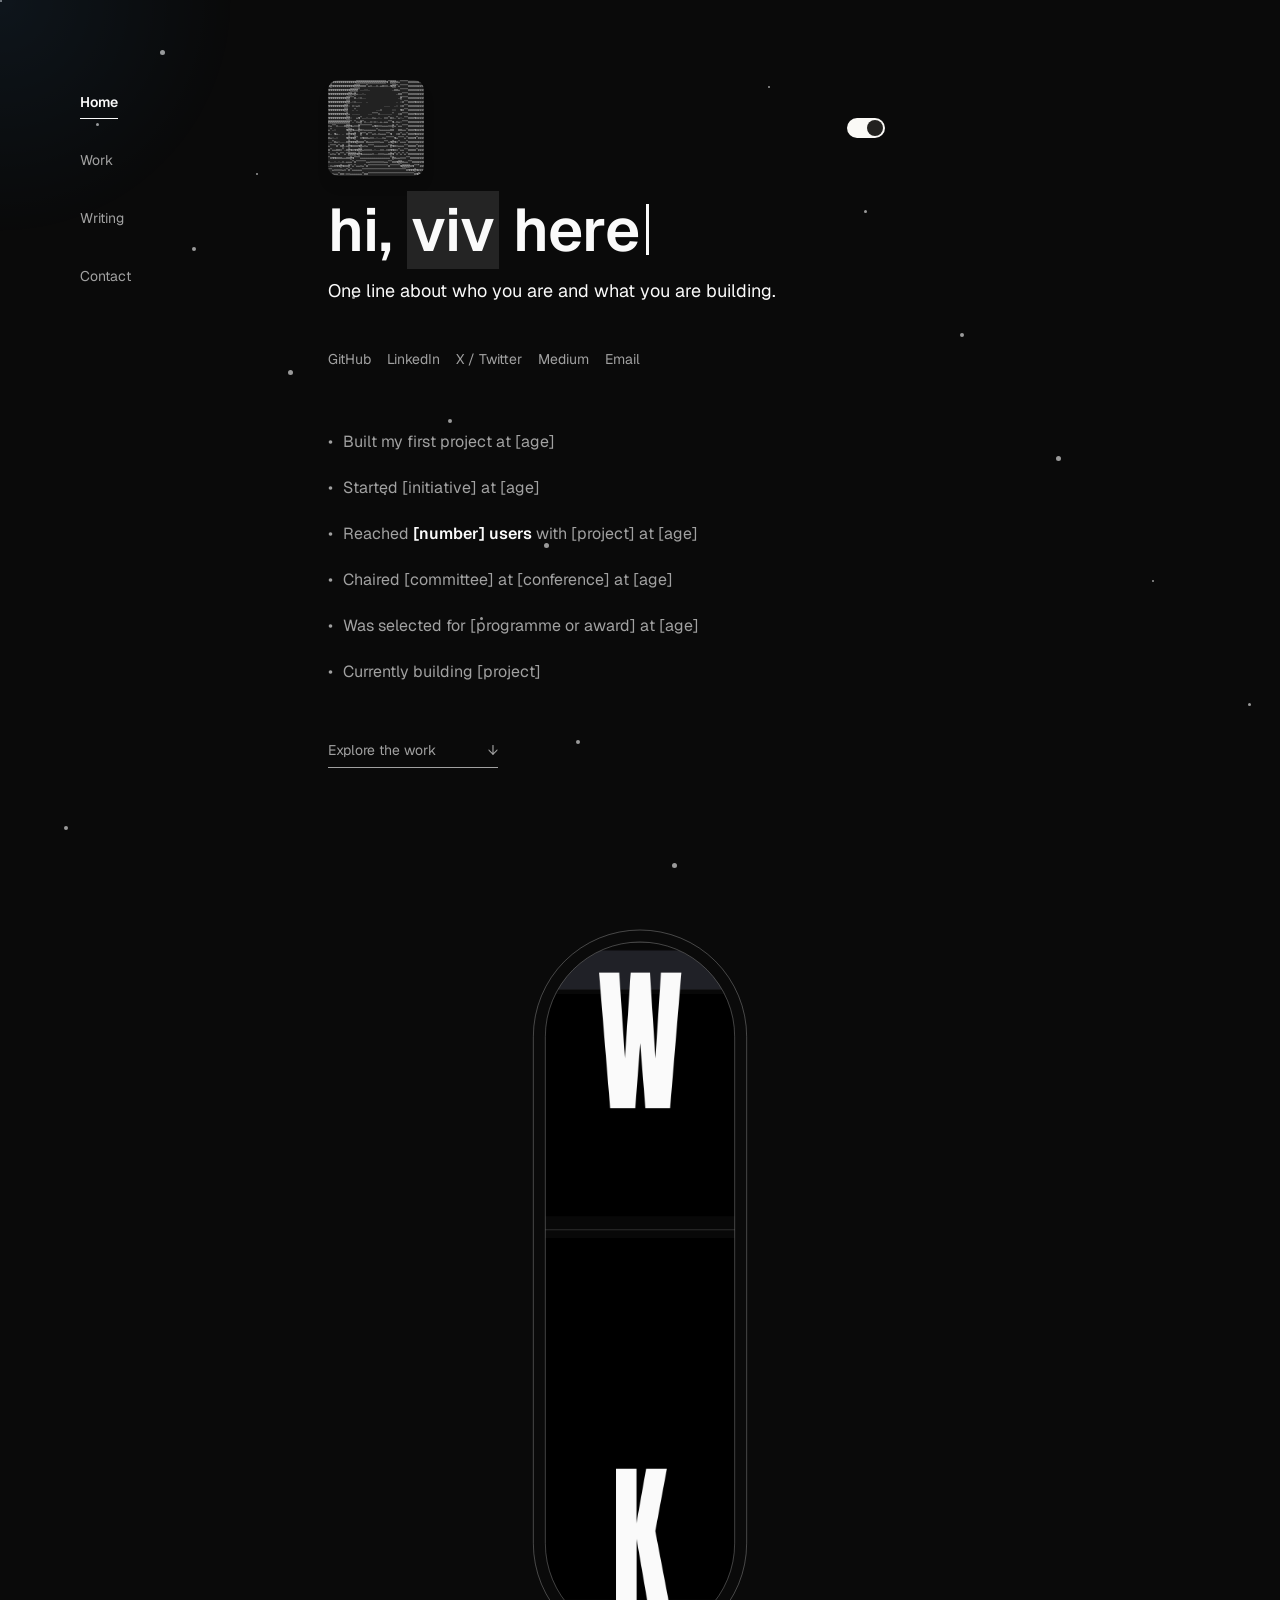
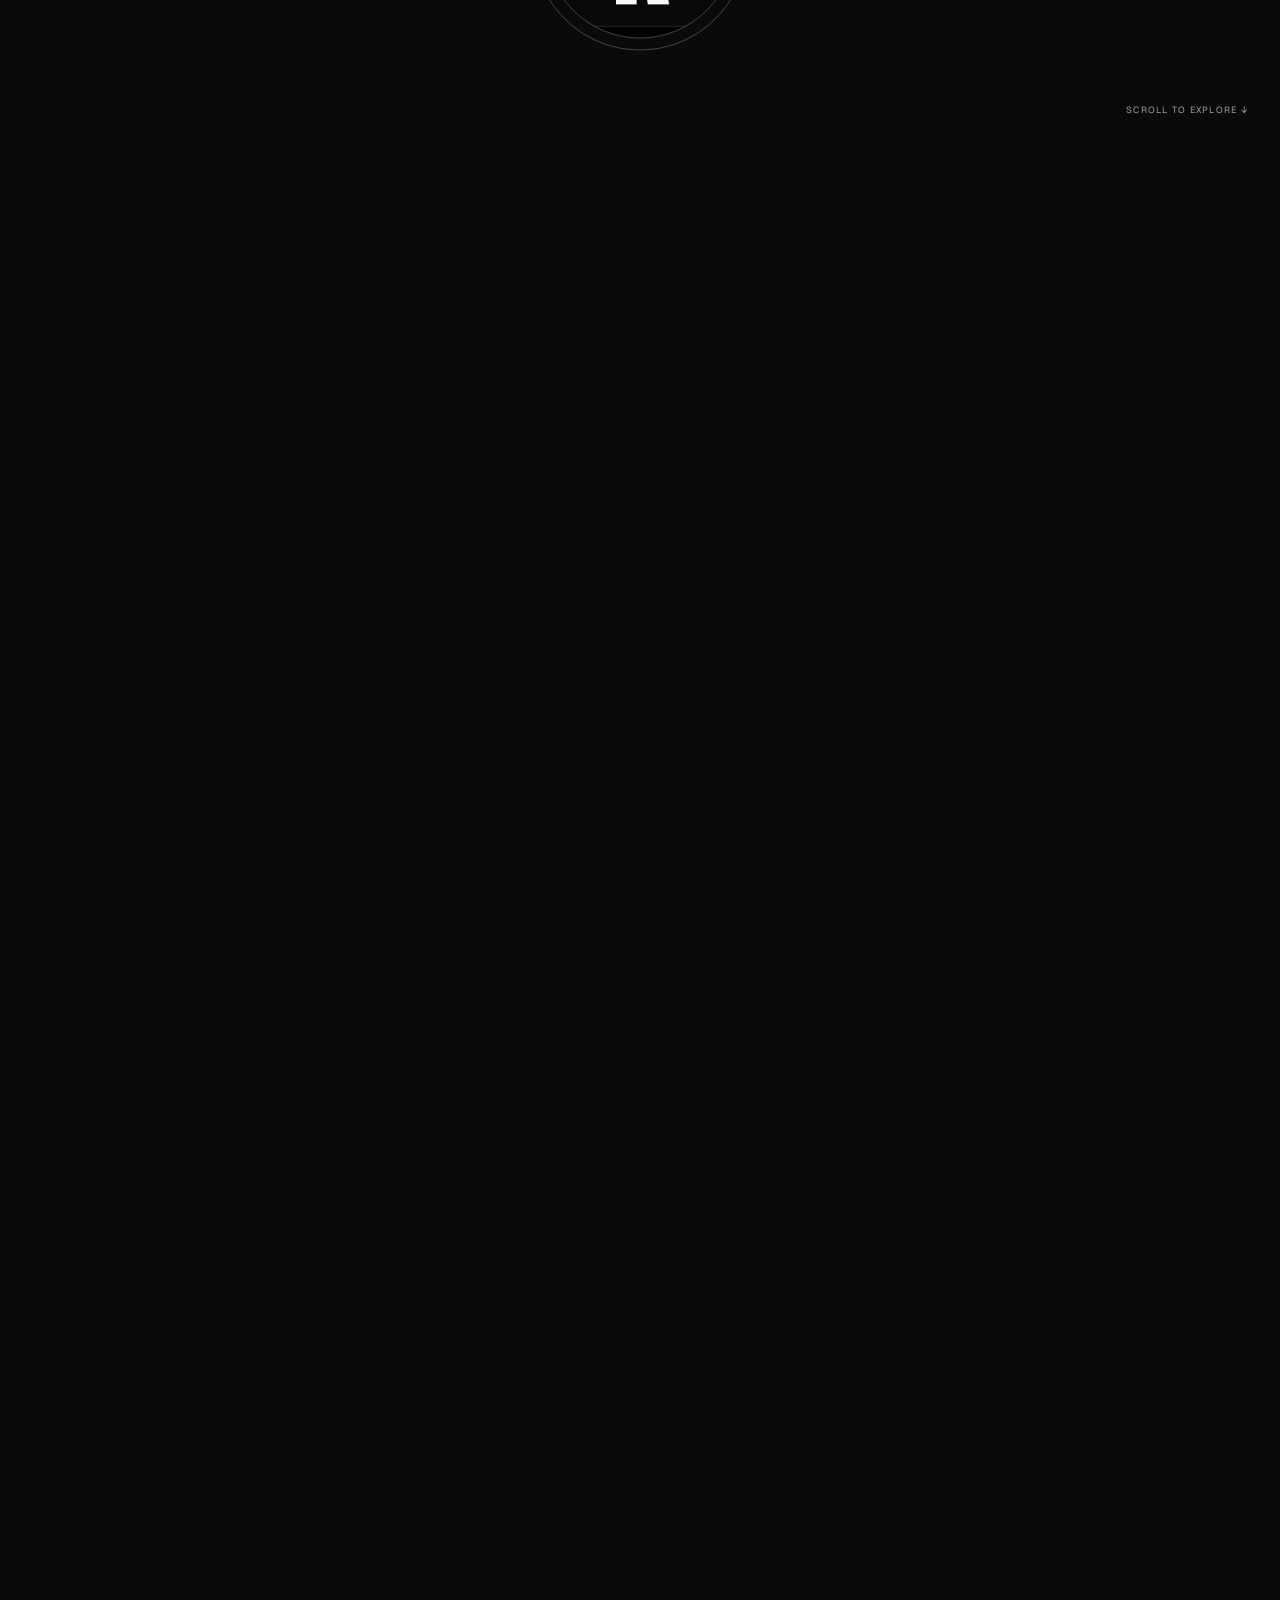
==== commit ef53989d: "Remove experimental Overview gallery and tighten desktop project spacing" ====
--- a/foundation/index.html
+++ b/foundation/index.html
@@ -1,10 +1,9 @@
 <!doctype html>
 <html lang="en" data-theme="dark">
-<head><script>if(performance.getEntriesByType('navigation')[0]?.type==='reload'){history.scrollRestoration='manual';history.replaceState(null,'',location.pathname+location.search);addEventListener('pageshow',()=>scrollTo({top:0,left:0,behavior:'instant'}),{once:true})}</script><script>if(location.pathname.endsWith("/foundation/index.html")){var base=document.createElement("base");base.href="../";document.head.appendChild(base)}</script><meta charset="utf-8"><meta name="viewport" content="width=device-width,initial-scale=1"><meta name="theme-color" content="#0a0a0a"><title>Vivaan Surti</title><meta name="description" content="Vivaan Surti's personal website."><meta name="author" content="Vivaan Surti"><meta property="og:title" content="Vivaan Surti"><meta property="og:description" content="Vivaan Surti's personal website."><meta property="og:type" content="website"><script type="application/ld+json">{"@context":"https://schema.org","@type":"Person","name":"Vivaan Surti"}</script>
-<script>(function(){var r=document.documentElement;try{var t=localStorage.getItem('portfolio-theme');if(t)r.dataset.theme=t}catch(e){}if(!matchMedia('(prefers-reduced-motion: reduce)').matches){r.classList.add('motion-intro');setTimeout(function(){r.classList.remove('motion-intro')},3000)}})()</script><script>try{if(sessionStorage.getItem('lights-out'))document.documentElement.classList.add('lights-out-pending')}catch(e){}</script><link rel="stylesheet" href="./foundation/style.css?v=geist-1"><link rel="stylesheet" href="./foundation/work.css?v=geist-1"><link rel="stylesheet" href="./foundation/motion.css?v=geist-1"><link rel="stylesheet" href="./foundation/sections.css?v=geist-1"></head>
+<head><base href="../"><script>if(performance.getEntriesByType('navigation')[0]?.type==='reload'){history.scrollRestoration='manual';history.replaceState(null,'',location.pathname+location.search);addEventListener('pageshow',()=>scrollTo({top:0,left:0,behavior:'instant'}),{once:true})}</script><meta charset="utf-8"><meta name="viewport" content="width=device-width,initial-scale=1"><meta name="theme-color" content="#0a0a0a"><title>Vivaan Surti</title><meta name="description" content="Vivaan Surti's personal website."><meta name="author" content="Vivaan Surti"><meta property="og:title" content="Vivaan Surti"><meta property="og:description" content="Vivaan Surti's personal website."><meta property="og:type" content="website"><script type="application/ld+json">{"@context":"https://schema.org","@type":"Person","name":"Vivaan Surti"}</script>
+<script>(function(){var r=document.documentElement;try{var t=localStorage.getItem('portfolio-theme');if(t)r.dataset.theme=t}catch(e){}if(!matchMedia('(prefers-reduced-motion: reduce)').matches){r.classList.add('motion-intro');setTimeout(function(){r.classList.remove('motion-intro')},3000)}})()</script><script>try{if(sessionStorage.getItem('lights-out'))document.documentElement.classList.add('lights-out-pending')}catch(e){}</script><link rel="stylesheet" href="./foundation/style.css?v=ambient-clean-1"><link rel="stylesheet" href="./foundation/work.css?v=gallery-1"><link rel="stylesheet" href="./foundation/motion.css?v=ambient-clean-1"><link rel="stylesheet" href="./foundation/sections.css?v=geist-1"></head>
 <body><div class="background glow" aria-hidden="true"></div>
 <div class="background particles" aria-hidden="true"></div>
-<div class="background grid" aria-hidden="true"><svg><defs><pattern id="grid" width="40" height="40" patternUnits="userSpaceOnUse"><path d="M 40 0 L 0 0 0 40" fill="none" opacity="0.6" stroke="var(--secondary-foreground)" stroke-width="0.5"/></pattern></defs><rect width="100%" height="100%" fill="url(#grid)"/></svg></div>
 <div class="background light-overlay" aria-hidden="true"></div>
 
 <nav class="page-nav" aria-label="Main navigation">
@@ -101,4 +100,4 @@
  <p data-reveal>For collaborations, questions, or opportunities, please write to</p>
  <a class="footer-email" href="mailto:you@example.com" data-reveal>you@example.com</a>
  <div class="footer-bottom"><span>© 2026 Vivaan Surti</span><a href="#home">Back to the top ↑</a></div>
-</footer><script src="./foundation/ambient.js?v=stars-5"></script><script src="./foundation/projects.js?v=pj-1"></script><script src="./foundation/work.js?v=gap-2"></script><script src="./foundation/greetings.js?v=greet-4"></script><script src="./foundation/motion.js?v=greet-7"></script><script src="./foundation/eggs.js?v=torch-1"></script><script src="./foundation/avatar.js"></script><script src="./foundation/navigation.js"></script></body></html>+</footer><script src="./foundation/ambient.js?v=ambient-clean-1"></script><script src="./foundation/projects.js?v=pj-1"></script><script src="./foundation/work.js?v=smooth-4"></script><script src="./foundation/greetings.js?v=greet-4"></script><script src="./foundation/motion.js?v=ambient-clean-1"></script><script src="./foundation/eggs.js?v=torch-1"></script><script src="./foundation/avatar.js"></script><script src="./foundation/navigation.js"></script></body></html>
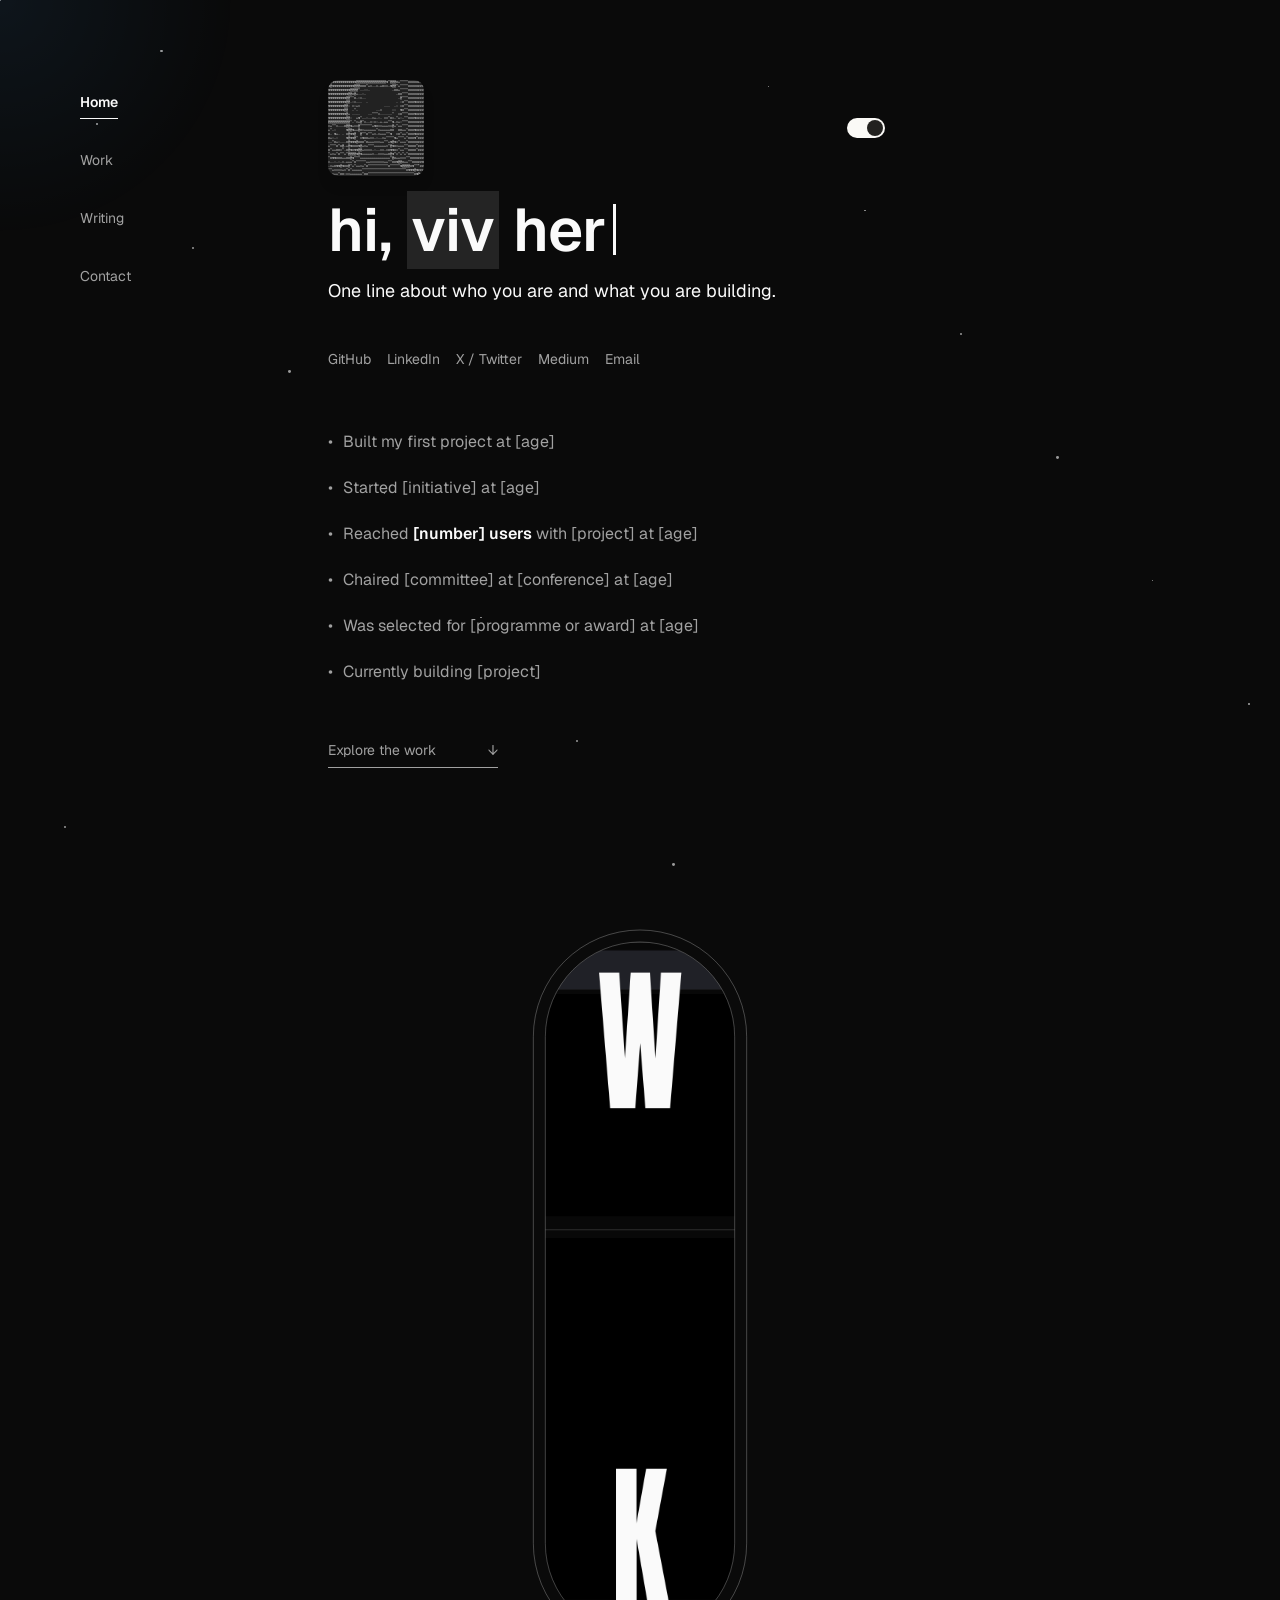
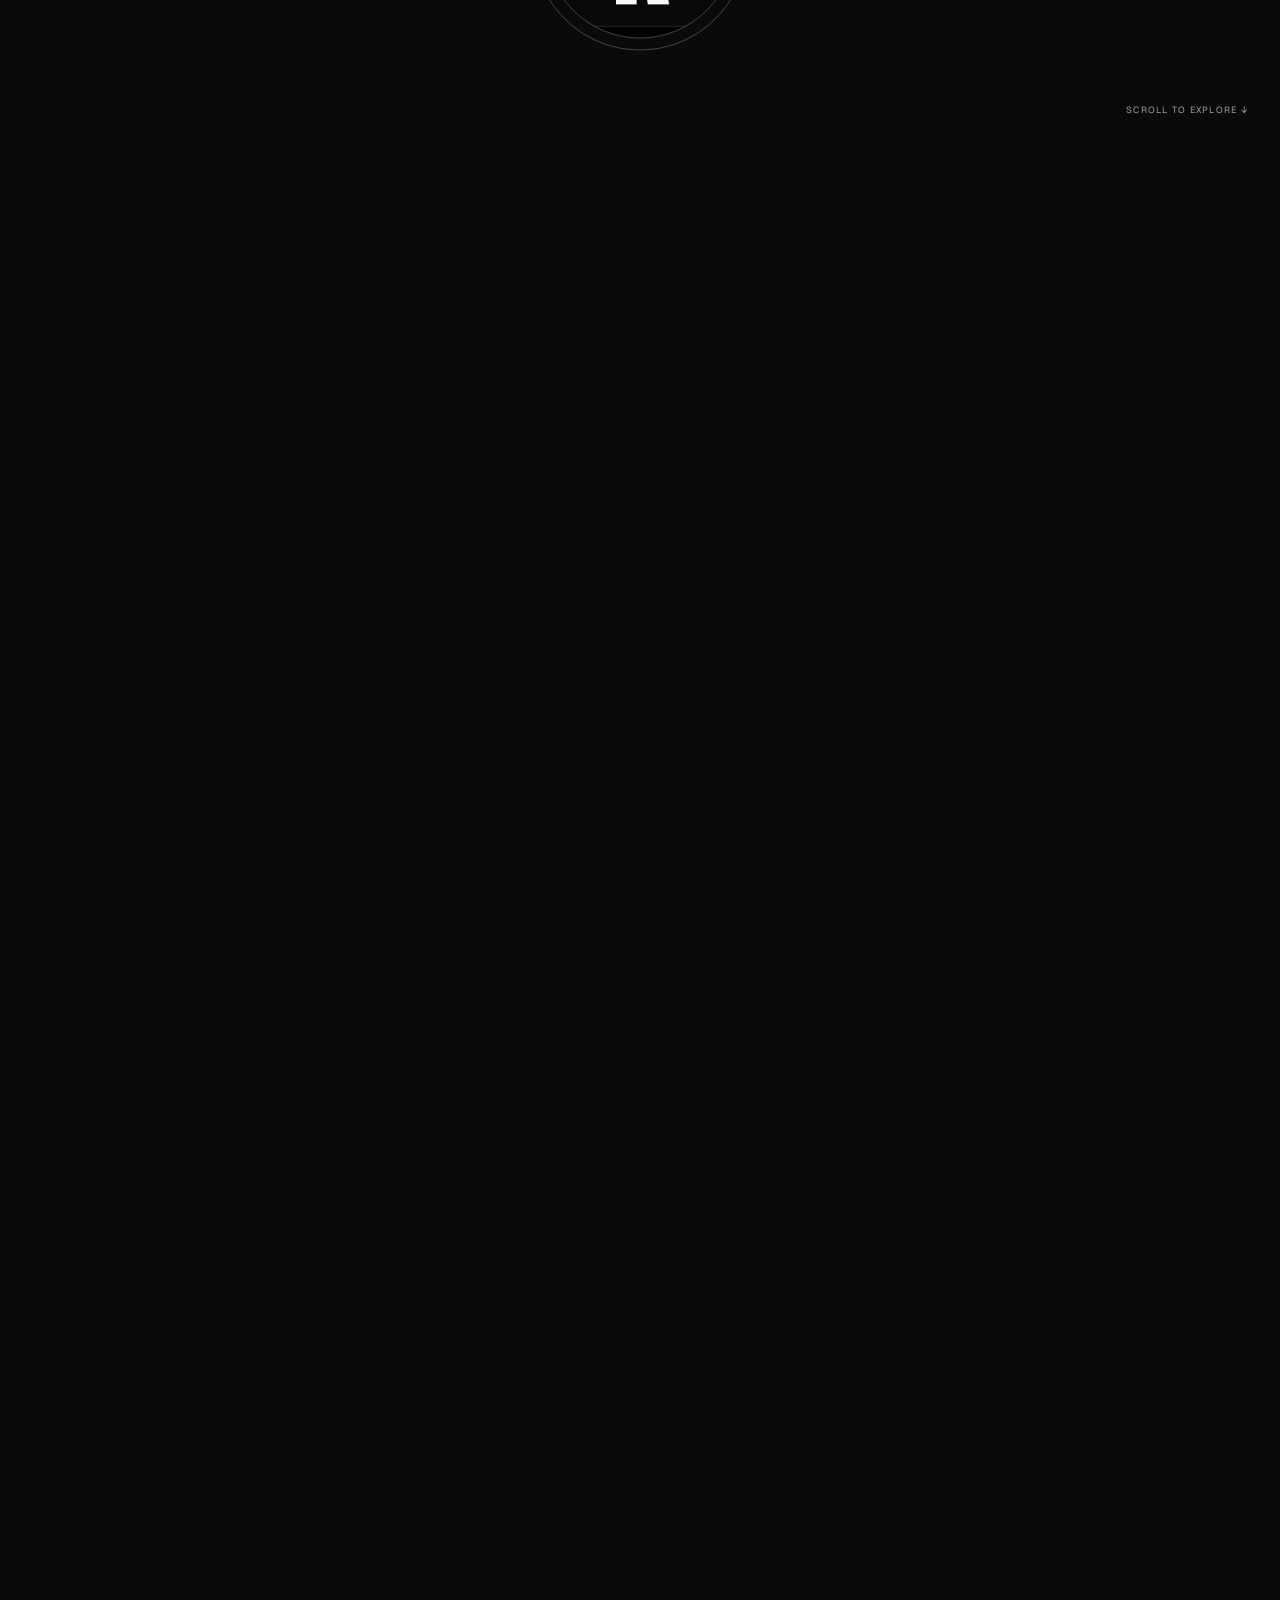
==== commit 2b533b64: "Hide mobile Work labels and reduce background dots" ====
--- a/foundation/index.html
+++ b/foundation/index.html
@@ -1,7 +1,7 @@
 <!doctype html>
 <html lang="en" data-theme="dark">
 <head><base href="../"><script>if(performance.getEntriesByType('navigation')[0]?.type==='reload'){history.scrollRestoration='manual';history.replaceState(null,'',location.pathname+location.search);addEventListener('pageshow',()=>scrollTo({top:0,left:0,behavior:'instant'}),{once:true})}</script><meta charset="utf-8"><meta name="viewport" content="width=device-width,initial-scale=1"><meta name="theme-color" content="#0a0a0a"><title>Vivaan Surti</title><meta name="description" content="Vivaan Surti's personal website."><meta name="author" content="Vivaan Surti"><meta property="og:title" content="Vivaan Surti"><meta property="og:description" content="Vivaan Surti's personal website."><meta property="og:type" content="website"><script type="application/ld+json">{"@context":"https://schema.org","@type":"Person","name":"Vivaan Surti"}</script>
-<script>(function(){var r=document.documentElement;try{var t=localStorage.getItem('portfolio-theme');if(t)r.dataset.theme=t}catch(e){}if(!matchMedia('(prefers-reduced-motion: reduce)').matches){r.classList.add('motion-intro');setTimeout(function(){r.classList.remove('motion-intro')},3000)}})()</script><script>try{if(sessionStorage.getItem('lights-out'))document.documentElement.classList.add('lights-out-pending')}catch(e){}</script><link rel="stylesheet" href="./foundation/style.css?v=ambient-clean-1"><link rel="stylesheet" href="./foundation/work.css?v=gallery-1"><link rel="stylesheet" href="./foundation/motion.css?v=ambient-clean-1"><link rel="stylesheet" href="./foundation/sections.css?v=geist-1"></head>
+<script>(function(){var r=document.documentElement;try{var t=localStorage.getItem('portfolio-theme');if(t)r.dataset.theme=t}catch(e){}if(!matchMedia('(prefers-reduced-motion: reduce)').matches){r.classList.add('motion-intro');setTimeout(function(){r.classList.remove('motion-intro')},3000)}})()</script><script>try{if(sessionStorage.getItem('lights-out'))document.documentElement.classList.add('lights-out-pending')}catch(e){}</script><link rel="stylesheet" href="./foundation/style.css?v=ambient-clean-1"><link rel="stylesheet" href="./foundation/work.css?v=mobile-meta-1"><link rel="stylesheet" href="./foundation/motion.css?v=ambient-clean-1"><link rel="stylesheet" href="./foundation/sections.css?v=geist-1"></head>
 <body><div class="background glow" aria-hidden="true"></div>
 <div class="background particles" aria-hidden="true"></div>
 <div class="background light-overlay" aria-hidden="true"></div>
@@ -100,4 +100,4 @@
  <p data-reveal>For collaborations, questions, or opportunities, please write to</p>
  <a class="footer-email" href="mailto:you@example.com" data-reveal>you@example.com</a>
  <div class="footer-bottom"><span>© 2026 Vivaan Surti</span><a href="#home">Back to the top ↑</a></div>
-</footer><script src="./foundation/ambient.js?v=ambient-clean-1"></script><script src="./foundation/projects.js?v=pj-1"></script><script src="./foundation/work.js?v=smooth-4"></script><script src="./foundation/greetings.js?v=greet-4"></script><script src="./foundation/motion.js?v=ambient-clean-1"></script><script src="./foundation/eggs.js?v=torch-1"></script><script src="./foundation/avatar.js"></script><script src="./foundation/navigation.js"></script></body></html>+</footer><script src="./foundation/ambient.js?v=dots-compact-1"></script><script src="./foundation/projects.js?v=pj-1"></script><script src="./foundation/work.js?v=smooth-4"></script><script src="./foundation/greetings.js?v=greet-4"></script><script src="./foundation/motion.js?v=ambient-clean-1"></script><script src="./foundation/eggs.js?v=torch-1"></script><script src="./foundation/avatar.js"></script><script src="./foundation/navigation.js"></script></body></html>
